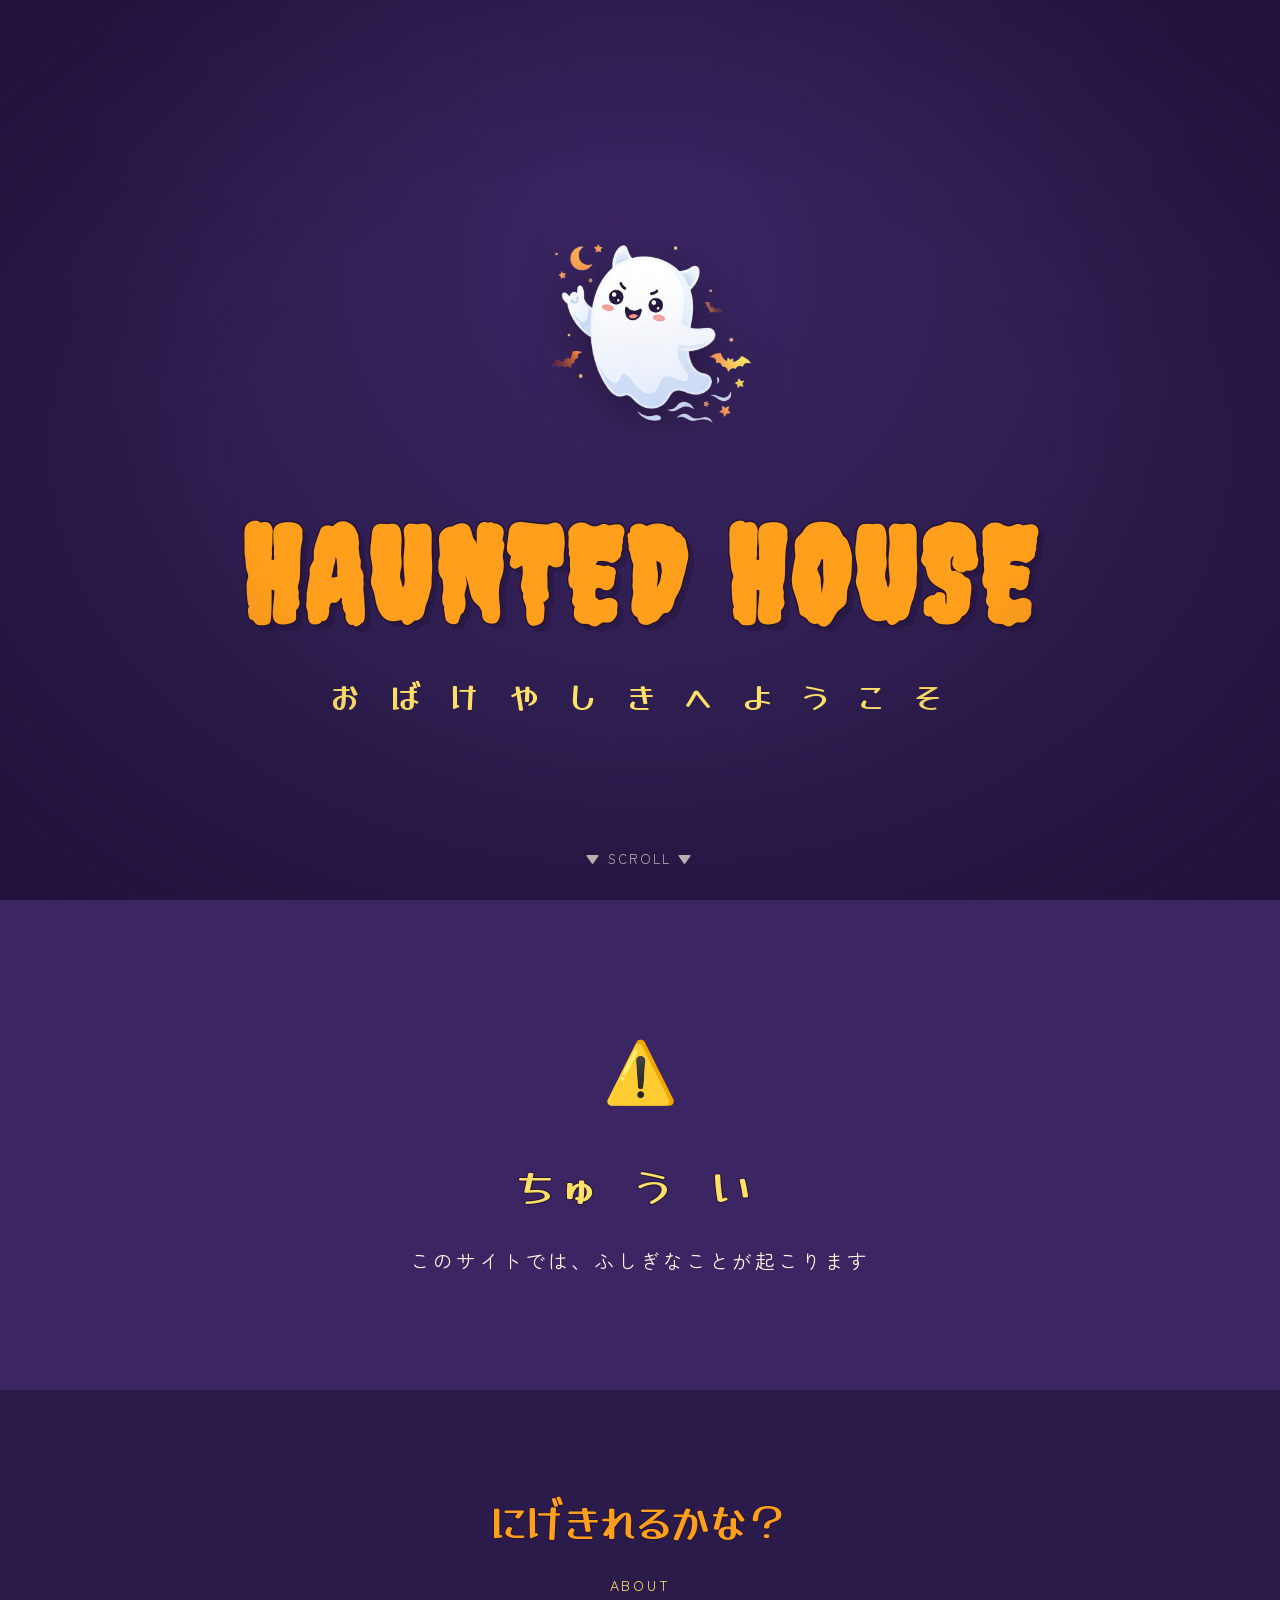
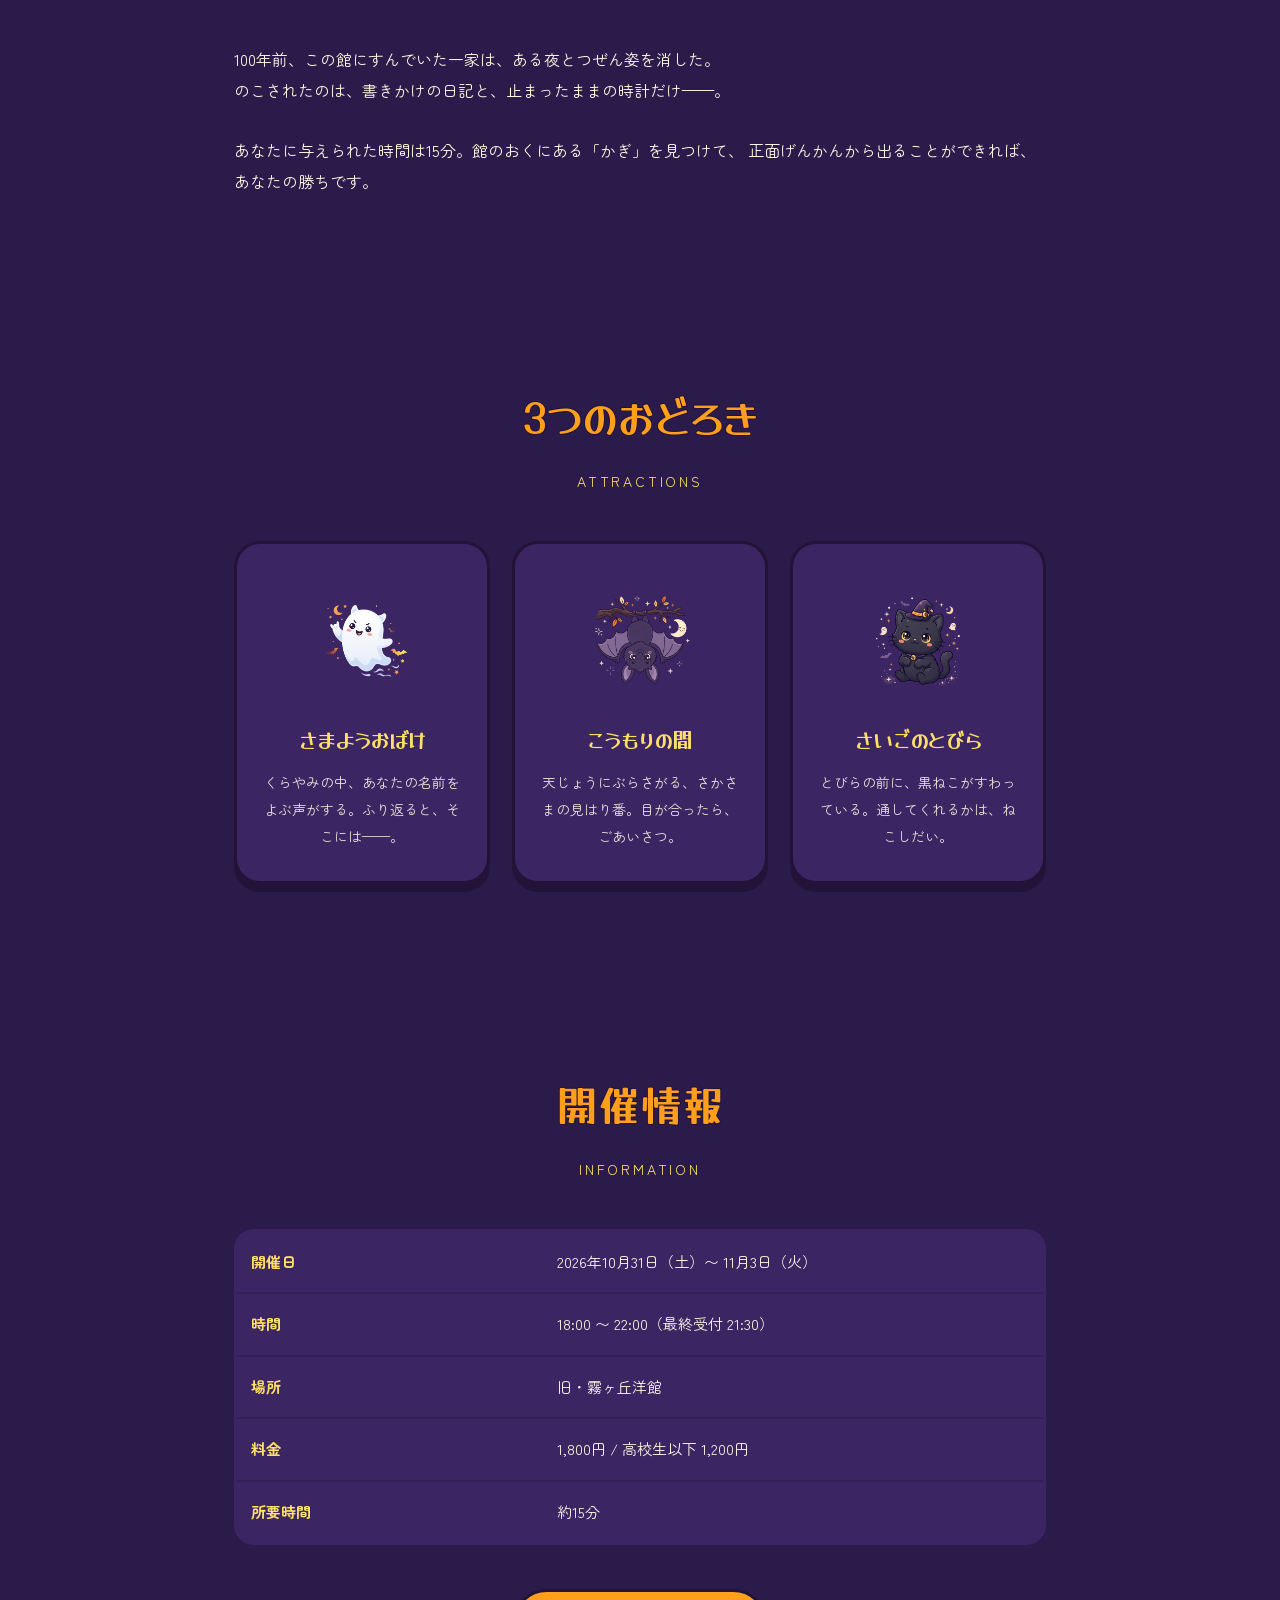
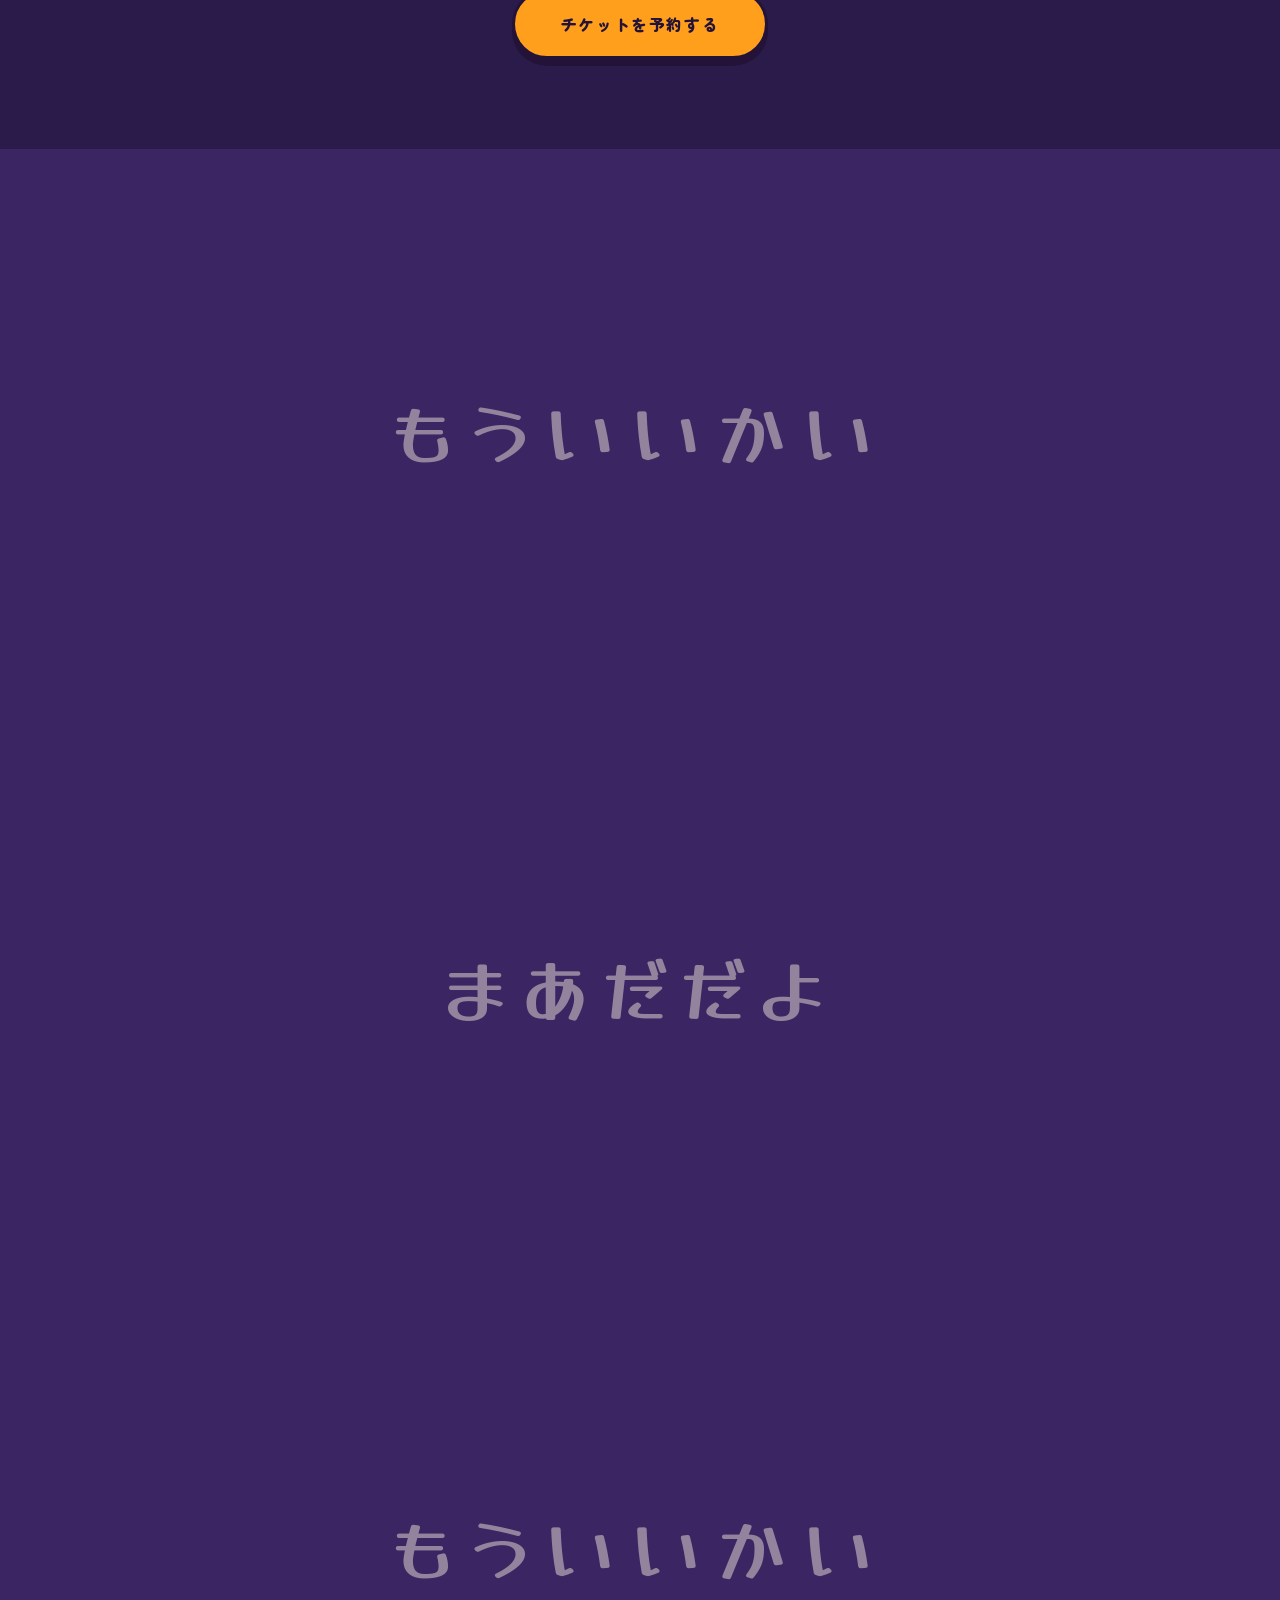
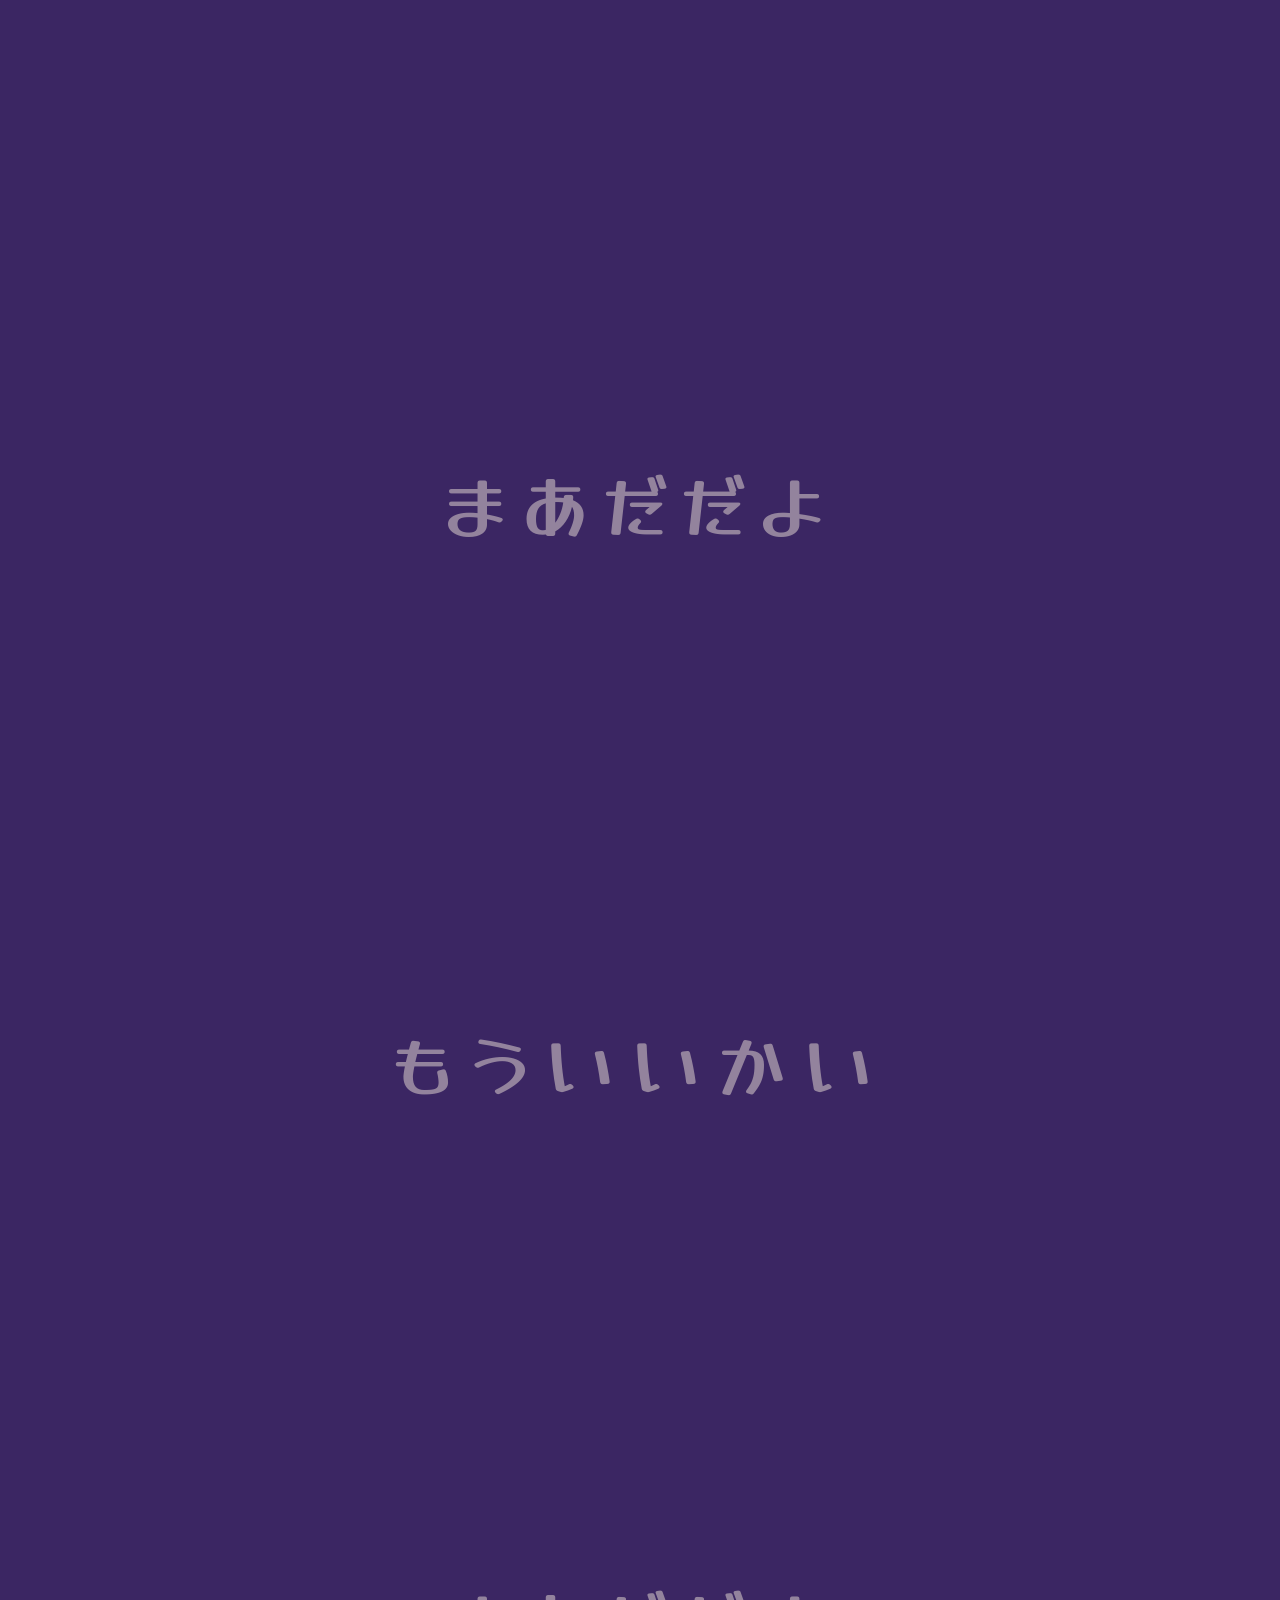
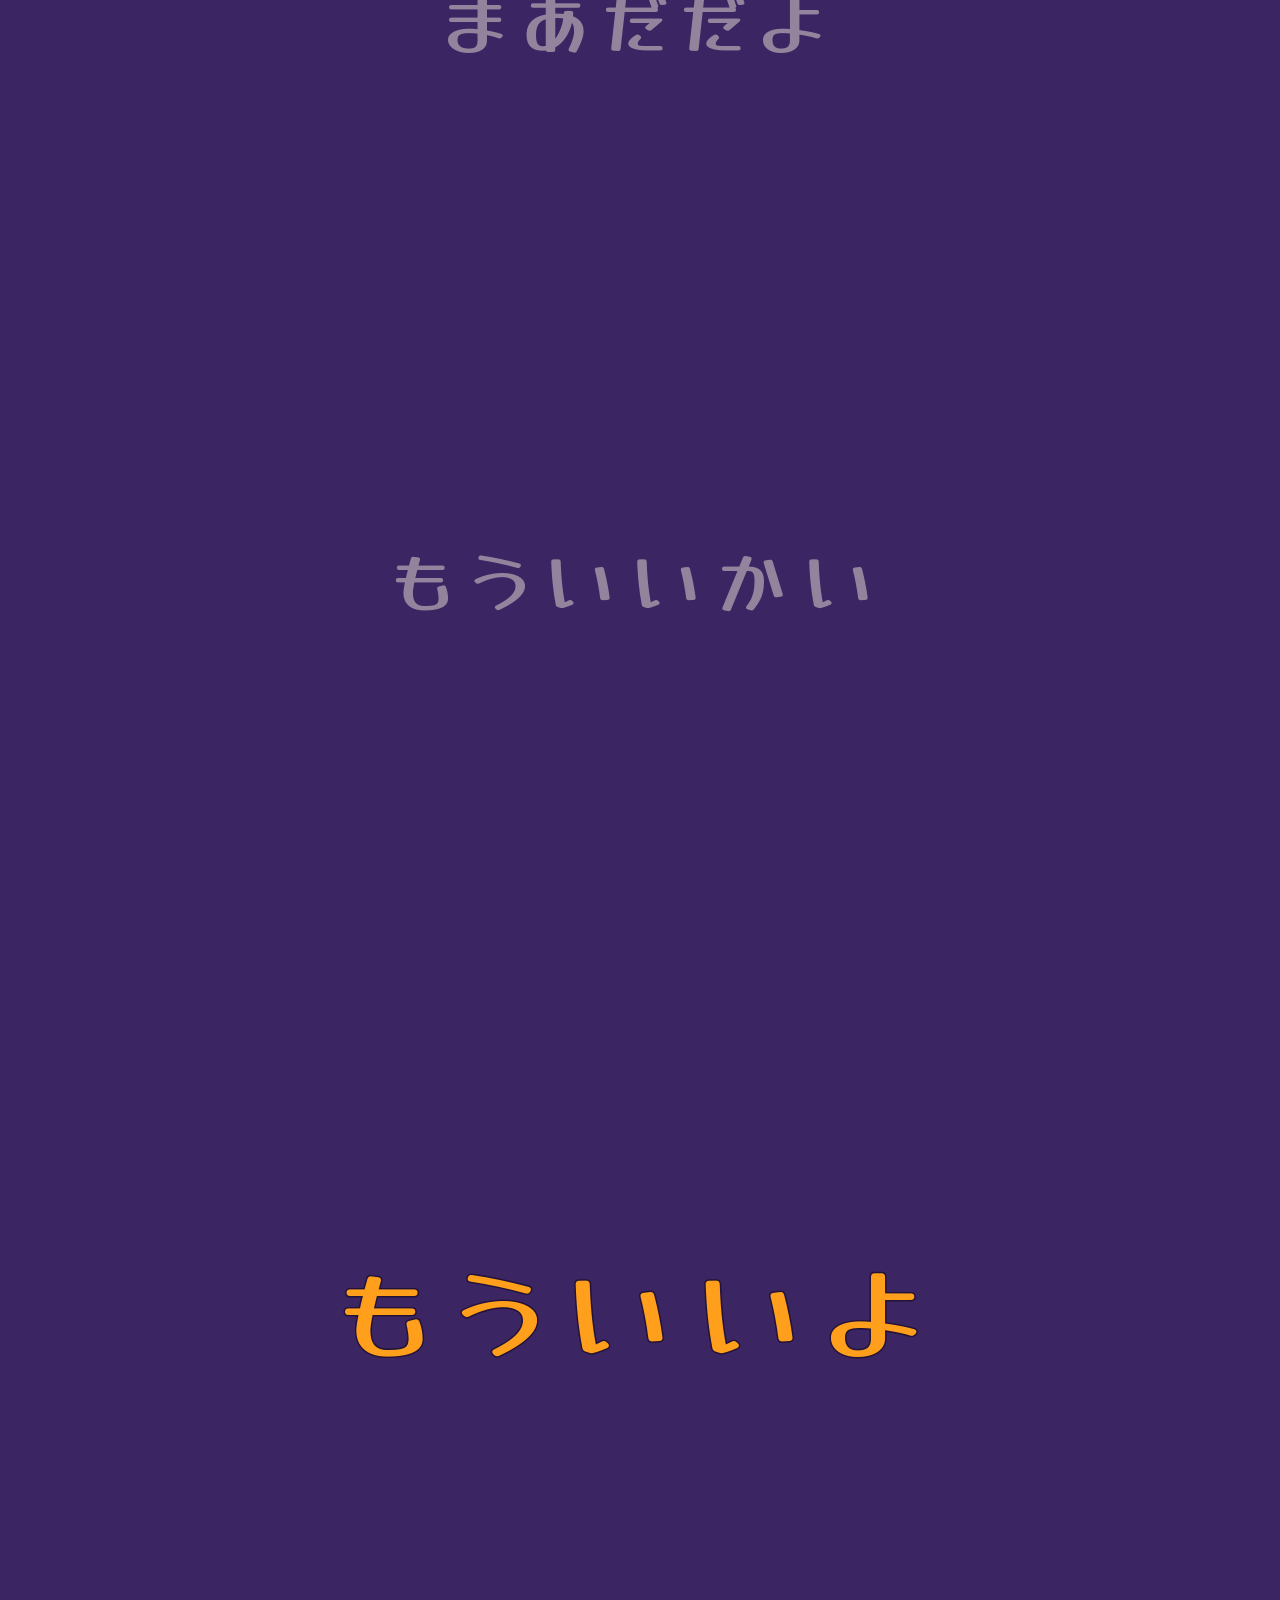
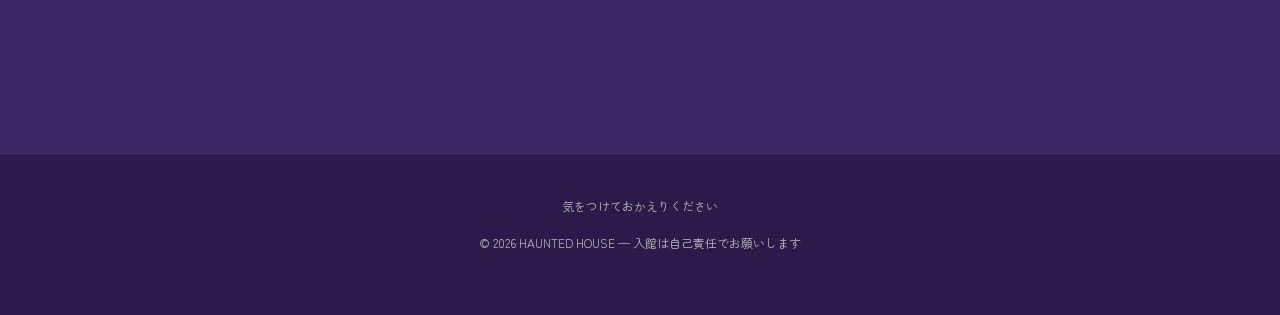
==== index-cartoon.html @ 47c25176 "READMEとHTMLファイルの内容を更新し、画像の使用方法を明確化しました。また、カートゥーンスタイルのHTMLファイルを新規作成しました。" ====
<!DOCTYPE html>
<html lang="ja">

<head>
    <meta charset="UTF-8">
    <meta name="viewport" content="width=device-width, initial-scale=1.0">

    <!-- ============================================================
     ★書きかえ① ブラウザのタブに出る名前
     ============================================================ -->
    <title>おばけやしきへようこそ ─ HAUNTED HOUSE</title>

    <!-- まるっこいフォント：ポップでかわいい空気になる -->
    <link href="https://fonts.googleapis.com/css2?family=Creepster&family=Zen+Maru+Gothic:wght@400;700;900&family=Yusei+Magic&display=swap"
        rel="stylesheet">

    <style>
        /* ==============================================================
   ★書きかえ② いろ（カラーパレット）
   使いたいものだけ残して、あとは前後を  /*  と  */

        /* --- パレットA：よぞら むらさき × オレンジ --- */
        :root {
            --bg: #2b1b4a;
            /* 背景の色（明るくするほどポップになる） */
            --bg2: #3b2663;
            /* 背景の色（うすいほう） */
            --main: #ff9f1c;
            /* メインの色（見出しなど） */
            --accent: #ffe066;
            /* アクセントの色 */
            --text: #fff6e5;
            /* 文字の色 */
        }

        /* --- パレットB：おひさま オレンジ × クリーム ---
        :root {
            --bg: #ff9f1c;
            --bg2: #ffb84d;
            --main: #7b3fa0;
            --accent: #fff6e5;
            --text: #3d2352;
        }
        */

        /* --- パレットC：ミント × ぶどう ---
        :root {
            --bg: #123c3a;
            --bg2: #1b5450;
            --main: #7ce0c0;
            --accent: #ffe066;
            --text: #eafff8;
        }
        */


        /* ==============================================================
   ここから下は「見た目のしくみ」
   さわらなくてOK。よゆうがあれば数字を変えてみよう
   ============================================================== */

        * {
            margin: 0;
            padding: 0;
            box-sizing: border-box;
        }

        body {
            background: var(--bg);
            color: var(--text);
            /* まるいゴシック体にするだけで、絵本みたいな空気になる */
            font-family: "Zen Maru Gothic", sans-serif;
            line-height: 1.9;
            overflow-x: hidden;
        }

        /* 画面の四すみを、ほんのり暗くする（0.4 を大きくするとこわくなる） */
        body::after {
            content: "";
            position: fixed;
            inset: 0;
            pointer-events: none;
            /* クリックのじゃまをしない */
            z-index: 500;
            background: radial-gradient(ellipse at center,
                    transparent 45%, rgba(20, 5, 40, 0.4) 100%);
        }


        /* ========== ①ローディング画面（さいしょの1コマ） ========== */
        #loading {
            position: fixed;
            inset: 0;
            z-index: 9999;
            background: var(--bg2);
            display: flex;
            flex-direction: column;
            justify-content: center;
            align-items: center;
            gap: 18px;
            /* 3.2秒かけて、ゆっくり消える */
            animation: loadingOut 1s ease 3.2s forwards;
        }

        /* 画像は「幅」だけ決めれば、高さは自動でついてくる */
        #loading .lamp {
            width: clamp(120px, 32vw, 180px);
            height: auto;
            /* ぴょんぴょん はねる */
            animation: bounce 0.9s ease-in-out infinite;
        }

        #loading p {
            color: var(--accent);
            font-size: 13px;
            letter-spacing: 0.4em;
        }

        @keyframes loadingOut {
            to {
                opacity: 0;
                visibility: hidden;
            }
        }

        /* はずむ動き（カートゥーンの基本！） */
        @keyframes bounce {

            0%,
            100% {
                transform: translateY(0) scale(1, 1);
            }

            50% {
                transform: translateY(-22px) scale(0.96, 1.04);
            }
        }


        /* ========== ヒーロー（いちばん上の大きい場所） ========== */
        .hero {
            min-height: 100vh;
            display: flex;
            flex-direction: column;
            justify-content: center;
            align-items: center;
            text-align: center;
            padding: 24px;
            position: relative;
            background:
                radial-gradient(ellipse at 50% 30%, var(--bg2), transparent 65%),
                var(--bg);
        }

        .hero h1 {
            font-family: "Creepster", cursive;
            font-size: clamp(48px, 12vw, 130px);
            color: var(--main);
            letter-spacing: 0.04em;
            line-height: 1.1;
            /* 文字のふちどり。マンガっぽさが出る */
            -webkit-text-stroke: 3px #241338;
            paint-order: stroke fill;
            text-shadow: 6px 6px 0 rgba(36, 19, 56, 0.45);
            animation: wobble 3s ease-in-out infinite;
        }

        /* ゆらゆら かたむく動き */
        @keyframes wobble {

            0%,
            100% {
                transform: rotate(-2deg);
            }

            50% {
                transform: rotate(2deg);
            }
        }

        .hero .sub {
            margin-top: 18px;
            /* 手書き風フォント。ポップさが出る */
            font-family: "Yusei Magic", sans-serif;
            font-size: clamp(20px, 5vw, 32px);
            letter-spacing: 0.3em;
            color: var(--accent);
        }

        .hero .emoji {
            width: clamp(160px, 40vw, 320px);
            height: auto;
            margin-bottom: 10px;
            /* 画像のまわりをぼんやり光らせる */
            filter: drop-shadow(0 10px 24px rgba(0, 0, 0, 0.35));
            animation: float 3s ease-in-out infinite;
        }

        @keyframes float {

            0%,
            100% {
                transform: translateY(0);
            }

            50% {
                transform: translateY(-18px);
            }
        }

        .scroll-hint {
            position: absolute;
            bottom: 28px;
            font-size: 13px;
            letter-spacing: 0.2em;
            opacity: 0.8;
            animation: float 2s ease-in-out infinite;
        }


        /* ========== ②警告セクション ========== */
        .warning {
            background: var(--bg2);
            text-align: center;
            padding: 110px 24px;
        }

        .warning .mark {
            font-size: 60px;
            display: block;
            margin-bottom: 20px;
            animation: bounce 1.4s ease-in-out infinite;
        }

        .warning h2 {
            /* まるい文字＋ふちどりで、「こわいけど楽しい」看板になる */
            font-family: "Yusei Magic", sans-serif;
            color: var(--accent);
            letter-spacing: 0.3em;
            margin-bottom: 18px;
            -webkit-text-stroke: 2px #241338;
            paint-order: stroke fill;
        }

        .warning p {
            font-size: clamp(15px, 4vw, 20px);
            letter-spacing: 0.15em;
            opacity: 0.9;
        }


        /* ========== 中身のセクション ========== */
        section {
            max-width: 860px;
            margin: 0 auto;
            padding: 90px 24px;
        }

        h2 {
            /* 見出しは手書き風＋ふちどり */
            font-family: "Yusei Magic", sans-serif;
            font-weight: 400;
            font-size: clamp(26px, 6vw, 42px);
            color: var(--main);
            text-align: center;
            margin-bottom: 12px;
            -webkit-text-stroke: 2px #241338;
            paint-order: stroke fill;
        }

        h2+.lead {
            text-align: center;
            color: var(--accent);
            font-size: 14px;
            letter-spacing: 0.2em;
            margin-bottom: 46px;
        }


        /* ========== 3つならぶカード ========== */
        .cards {
            display: grid;
            grid-template-columns: repeat(auto-fit, minmax(230px, 1fr));
            gap: 22px;
        }

        .card {
            background: var(--bg2);
            /* ふとい線でかこむと、シールみたいになる */
            border: 3px solid #241338;
            border-radius: 26px;
            padding: 32px 24px;
            text-align: center;
            box-shadow: 0 8px 0 #241338;
            transition: transform 0.25s, box-shadow 0.25s;
        }

        /* マウスを乗せると、ぴょこんと浮きあがる */
        .card:hover {
            transform: translateY(-10px) rotate(-1.5deg);
            box-shadow: 0 18px 0 #241338;
        }

        .card .icon {
            display: block;
            width: 130px;
            height: 130px;
            /* 正方形のわくに、画像をはみ出さずに収める */
            object-fit: contain;
            margin: 0 auto 14px;
        }

        .card:hover .icon {
            animation: bounce 0.9s ease-in-out infinite;
        }

        .card h3 {
            font-family: "Yusei Magic", sans-serif;
            font-weight: 400;
            color: var(--accent);
            font-size: 21px;
            margin-bottom: 10px;
        }

        .card p {
            font-size: 14px;
            opacity: 0.9;
        }


        /* ========== 料金・じかん の表 ========== */
        table {
            width: 100%;
            border-collapse: collapse;
            font-size: 15px;
            background: var(--bg2);
            border: 3px solid #241338;
            border-radius: 20px;
            /* まるいかどから、はみ出さないようにする */
            overflow: hidden;
        }

        th,
        td {
            padding: 16px 14px;
            border-bottom: 2px solid rgba(36, 19, 56, 0.35);
            text-align: left;
        }

        th {
            color: var(--accent);
            width: 38%;
        }


        /* ========== ボタン ========== */
        .btn-wrap {
            text-align: center;
            margin-top: 44px;
        }

        .btn {
            display: inline-block;
            background: var(--main);
            color: #241338;
            font-weight: 900;
            padding: 17px 46px;
            border: 3px solid #241338;
            border-radius: 999px;
            text-decoration: none;
            letter-spacing: 0.1em;
            box-shadow: 0 7px 0 #241338;
            transition: transform 0.15s, box-shadow 0.15s;
        }

        /* おすと、ボタンが沈む */
        .btn:active {
            transform: translateY(7px);
            box-shadow: 0 0 0 #241338;
        }

        .btn:hover {
            transform: translateY(-3px);
            box-shadow: 0 10px 0 #241338;
        }


        /* ========== ③かくれんぼ（くりかえしの演出） ========== */
        .kakurenbo {
            background: var(--bg2);
            padding: 0;
            max-width: none;
        }

        .kakurenbo .line {
            min-height: 62vh;
            display: flex;
            justify-content: center;
            align-items: center;
            /* 手書き風フォント。子どもの声みたいに見える */
            font-family: "Yusei Magic", sans-serif;
            font-size: clamp(30px, 9vw, 74px);
            font-weight: 400;
            letter-spacing: 0.2em;
            color: rgba(255, 246, 229, 0.45);
        }

        /* さいごの1行だけ、大きく明るく */
        .kakurenbo .line.last {
            color: var(--main);
            min-height: 100vh;
            font-size: clamp(38px, 13vw, 110px);
            -webkit-text-stroke: 3px #241338;
            paint-order: stroke fill;
        }


        /* ========== ④スクロールでふわっと出る ========== */
        .reveal {
            opacity: 0;
            transform: translateY(40px);
            transition: opacity 0.8s ease, transform 0.8s cubic-bezier(0.34, 1.56, 0.64, 1);
        }

        .reveal.show {
            opacity: 1;
            transform: translateY(0);
        }


        /* ========== いちばん下 ========== */
        footer {
            text-align: center;
            padding: 40px 24px 60px;
            font-size: 12px;
            opacity: 0.7;
        }

        /* スマホで見たとき */
        @media (max-width: 600px) {
            section {
                padding: 64px 20px;
            }
        }
    </style>
</head>

<body>




    <!-- ==============================================================
     ★書きかえ④ タイトルとキャッチコピー
     ============================================================== -->
    <div class="hero">
        <img class="emoji" src="img/tyoikowa/White_ghost_floating_playful.png" alt="ういているおばけ">
        <!-- 本気でこわくしたい人は、上の行を消して↓を使う
        <img class="emoji" src="img/gekikowa/Pale_ghost_with_hollow.png" alt="ういているおばけ">
        -->
        <h1>HAUNTED HOUSE</h1>
        <p class="sub">お ば け や し き へ よ う こ そ</p>
        <p class="scroll-hint">▼ SCROLL ▼</p>
    </div>


    <!-- ==============================================================
     ★書きかえ⑤ 警告（さきに予告して、わくわくさせる）
     ============================================================== -->
    <div class="warning">
        <span class="mark">⚠️</span>
        <h2 class="reveal">ちゅ う い</h2>
        <p class="reveal">このサイトでは、ふしぎなことが起こります</p>
    </div>


    <!-- ==============================================================
     ★書きかえ⑥ お化け屋敷の紹介文
     ============================================================== -->
    <section>
        <h2 class="reveal">にげきれるかな？</h2>
        <p class="lead reveal">ABOUT</p>
        <p class="reveal">
            100年前、この館にすんでいた一家は、ある夜とつぜん姿を消した。<br>
            のこされたのは、書きかけの日記と、止まったままの時計だけ——。<br><br>
            あなたに与えられた時間は15分。館のおくにある「かぎ」を見つけて、
            正面げんかんから出ることができれば、あなたの勝ちです。
        </p>
    </section>


    <!-- ==============================================================
     ★書きかえ⑦ 見どころ3つ
     画像は img フォルダの中から選べます
       img/tyoikowa/… ＝ ちょいこわ（イラストでかわいい）
       img/gekikowa/… ＝ げきこわ（写真みたいで本気でこわい）
     src="…" の中のファイル名を書きかえると、絵が変わります
     ============================================================== -->
    <section>
        <h2 class="reveal">3つのおどろき</h2>
        <p class="lead reveal">ATTRACTIONS</p>

        <div class="cards">

            <div class="card reveal">
                <img class="icon" src="img/tyoikowa/White_ghost_floating_playful.png" alt="おばけ">
                <!-- げきこわ版： img/gekikowa/Pale_ghost_with_hollow.png -->
                <h3>さまようおばけ</h3>
                <p>くらやみの中、あなたの名前をよぶ声がする。ふり返ると、そこには——。</p>
            </div>

            <div class="card reveal">
                <img class="icon" src="img/tyoikowa/Bat_hanging.png" alt="こうもり">
                <!-- げきこわ版： img/gekikowa/Swarm_of_bats_flying.png -->
                <h3>こうもりの間</h3>
                <p>天じょうにぶらさがる、さかさまの見はり番。目が合ったら、ごあいさつ。</p>
            </div>

            <div class="card reveal">
                <img class="icon" src="img/tyoikowa/Black_cat_wearing.png" alt="くろねこ">
                <!-- げきこわ版： img/gekikowa/Menacing_black_cat.png -->
                <h3>さいごのとびら</h3>
                <p>とびらの前に、黒ねこがすわっている。通してくれるかは、ねこしだい。</p>
            </div>

        </div>
    </section>


    <!-- ==============================================================
     ★書きかえ⑧ 開催の情報
     ============================================================== -->
    <section>
        <h2 class="reveal">開催情報</h2>
        <p class="lead reveal">INFORMATION</p>

        <table class="reveal">
            <tr>
                <th>開催日</th>
                <td>2026年10月31日（土）〜 11月3日（火）</td>
            </tr>
            <tr>
                <th>時間</th>
                <td>18:00 〜 22:00（最終受付 21:30）</td>
            </tr>
            <tr>
                <th>場所</th>
                <td>旧・霧ヶ丘洋館</td>
            </tr>
            <tr>
                <th>料金</th>
                <td>1,800円 / 高校生以下 1,200円</td>
            </tr>
            <tr>
                <th>所要時間</th>
                <td>約15分</td>
            </tr>
        </table>

        <div class="btn-wrap reveal">
            <a href="#" class="btn">チケットを予約する</a>
        </div>
    </section>


    <!-- ==============================================================
     ★書きかえ⑨ かくれんぼ
     ★★ここがこのサイトのいちばんの見せ場★★
     おなじ言葉をくりかえして、さいごの1つだけ変えるのがコツ。
     行をコピペしてふやすと、もっとドキドキする
     ============================================================== -->
    <div class="kakurenbo">
        <div class="line reveal">もういいかい</div>
        <div class="line reveal">まあだだよ</div>
        <div class="line reveal">もういいかい</div>
        <div class="line reveal">まあだだよ</div>
        <div class="line reveal">もういいかい</div>
        <div class="line reveal">まあだだよ</div>
        <div class="line reveal">もういいかい</div>

        <!-- ↓ここだけ言葉が変わる -->
        <div class="line last reveal">もういいよ</div>
    </div>


    <!-- ★書きかえ⑩ いちばん下 -->
    <footer>
        <p class="reveal">気をつけておかえりください</p>
        <p style="margin-top:14px;">© 2026 HAUNTED HOUSE ─ 入館は自己責任でお願いします</p>
    </footer>


    <script>
        /* スクロールして画面に入ったら、ふわっと出すしくみ */
        const io = new IntersectionObserver((entries) => {
            entries.forEach((entry) => {
                if (entry.isIntersecting) {
                    entry.target.classList.add('show');
                    io.unobserve(entry.target);
                }
            });
        }, { threshold: 0.2 });

        document.querySelectorAll('.reveal').forEach((el) => io.observe(el));
    </script>

</body>

</html>
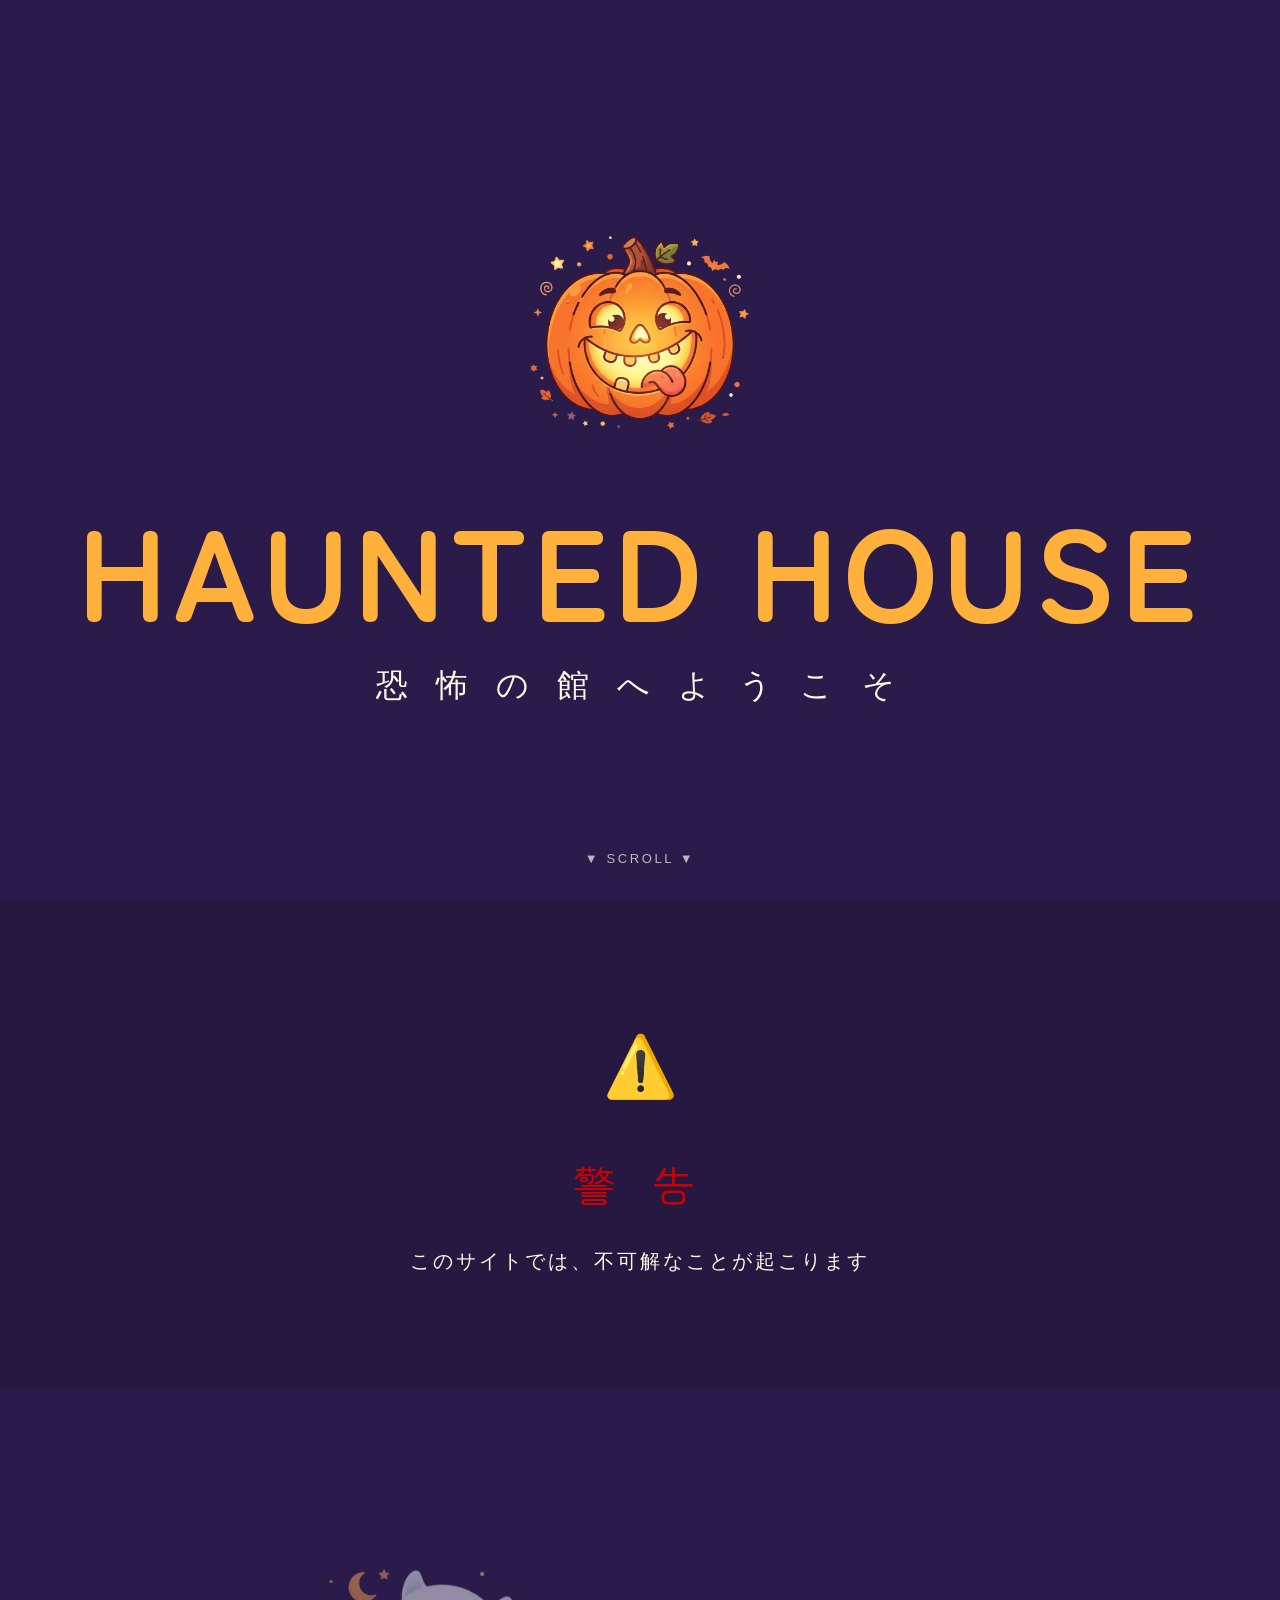
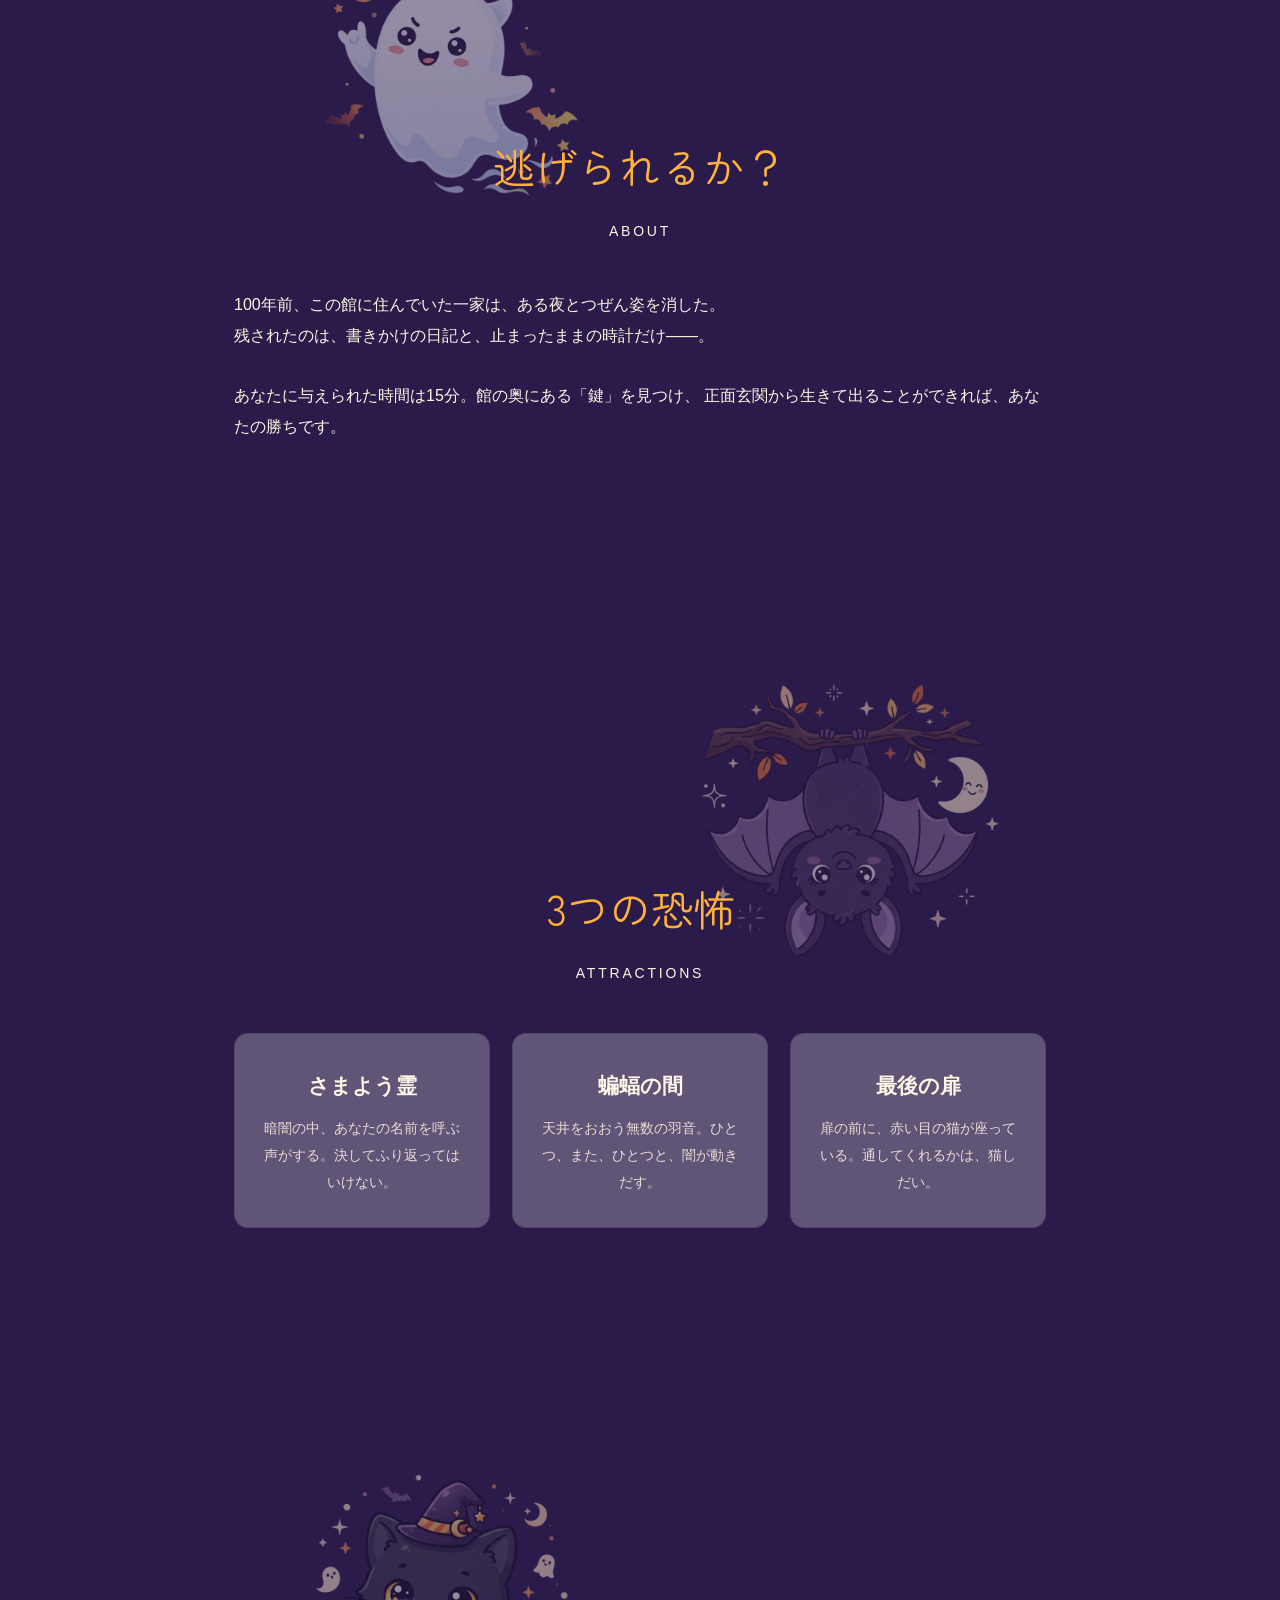
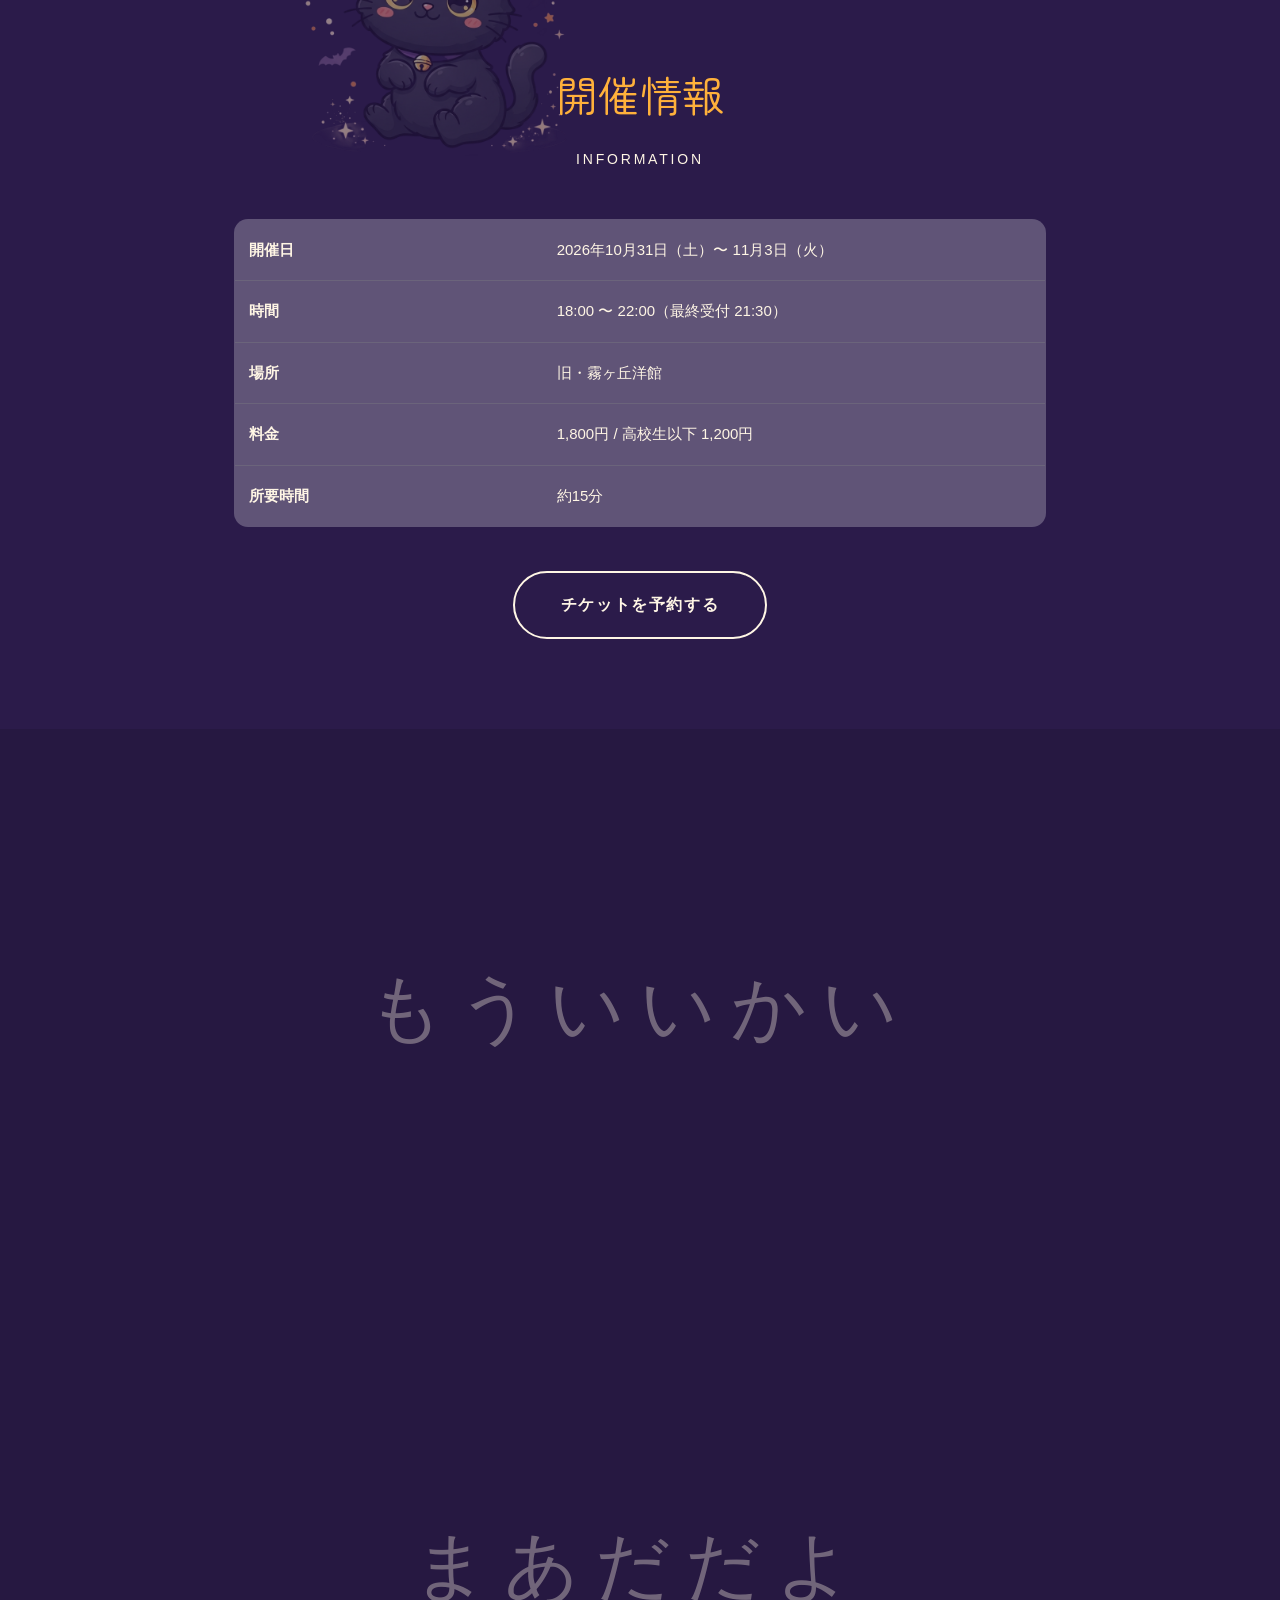
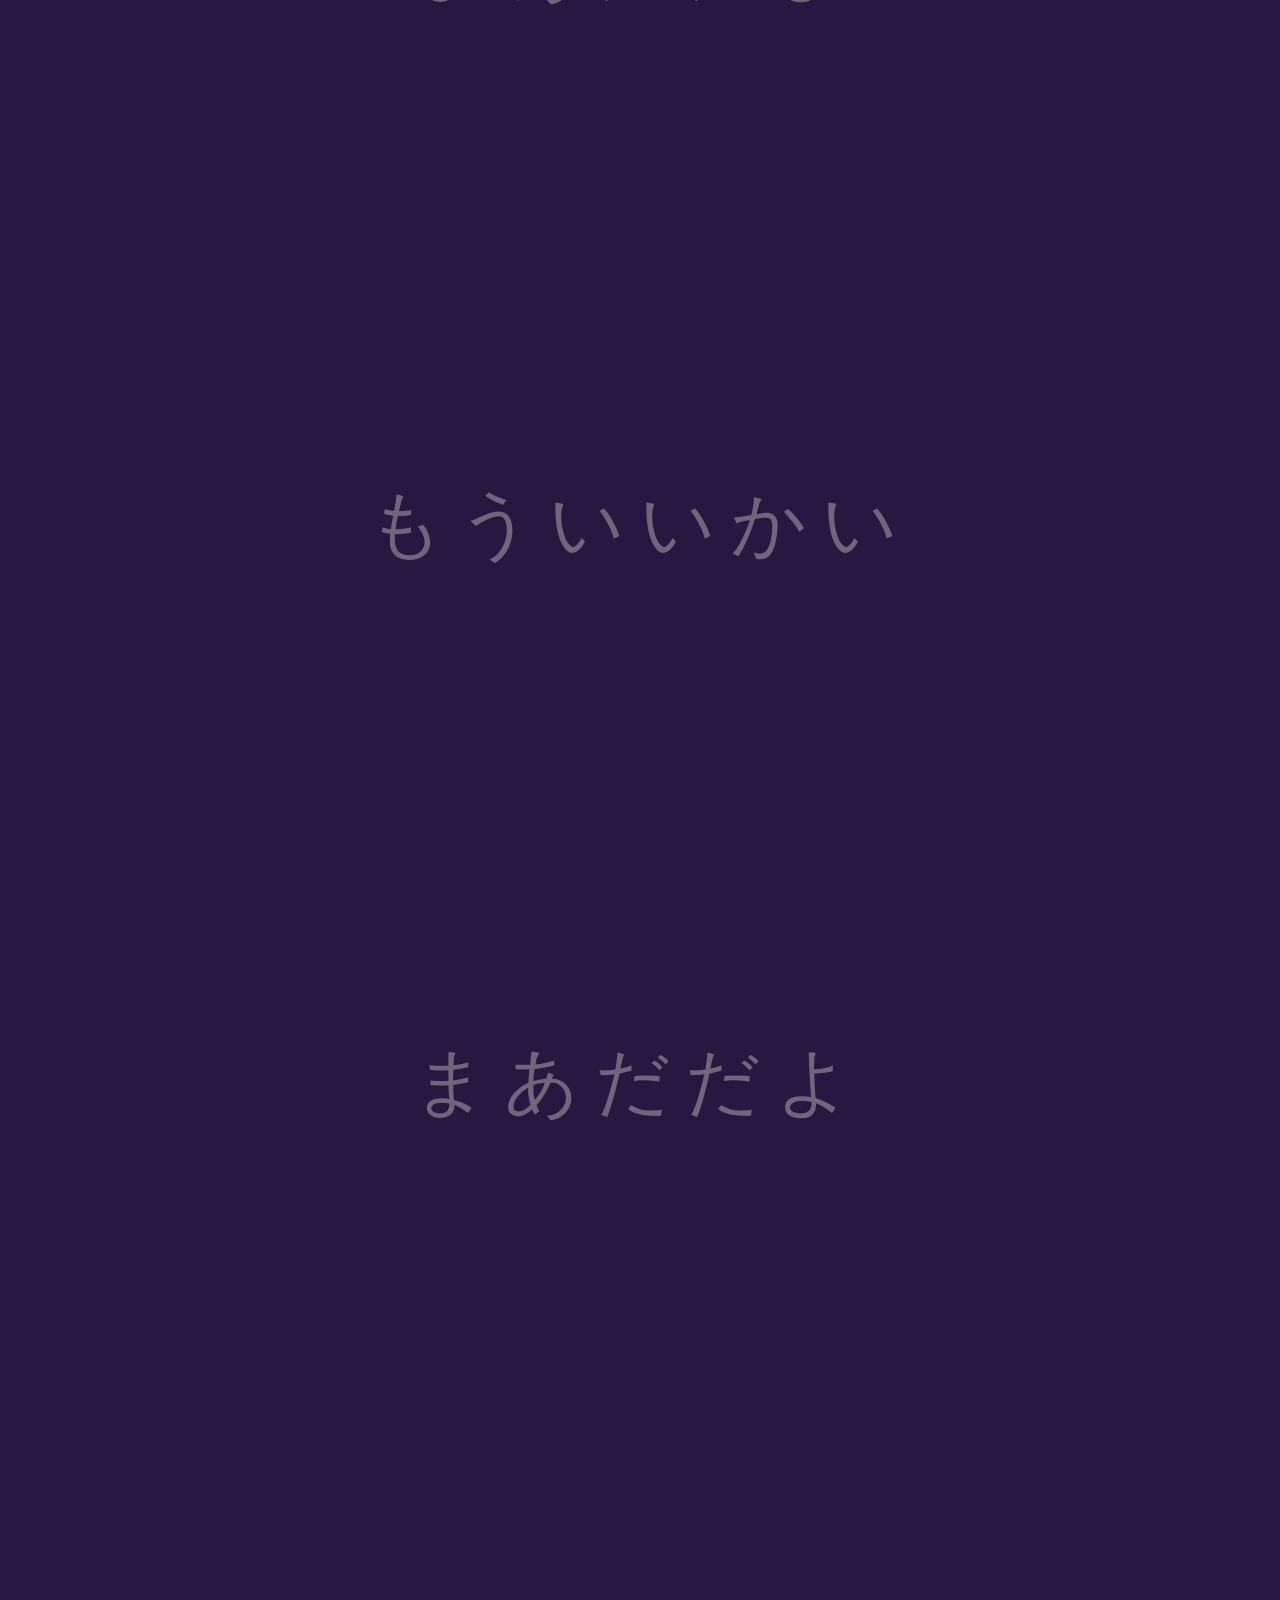
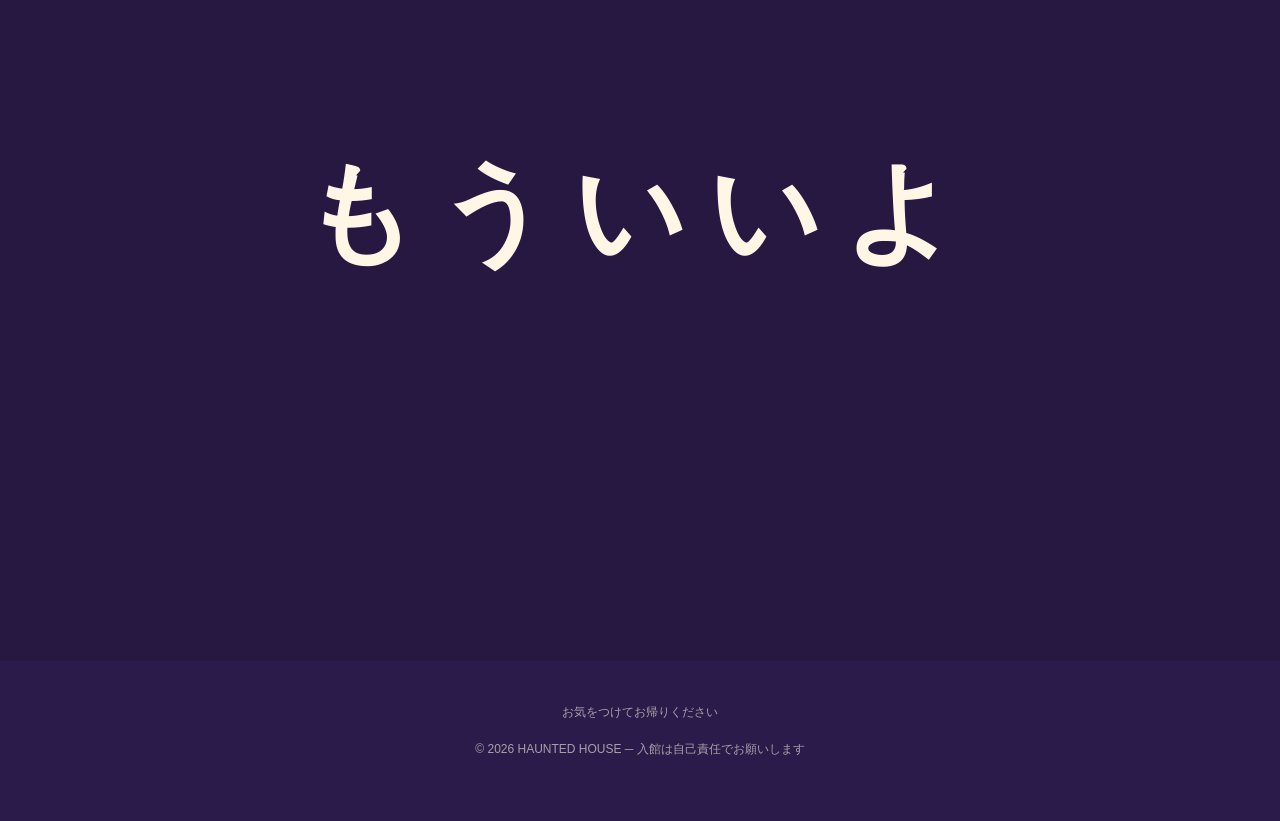
==== commit ef431a21: "Refactor HTML structure and styles for haunted house theme; updated titles, fonts, and animations fo" ====
--- a/index-cartoon.html
+++ b/index-cartoon.html
@@ -5,532 +5,104 @@
     <meta charset="UTF-8">
     <meta name="viewport" content="width=device-width, initial-scale=1.0">
 
-    <!-- ============================================================
-     ★書きかえ① ブラウザのタブに出る名前
-     ============================================================ -->
-    <title>おばけやしきへようこそ ─ HAUNTED HOUSE</title>
+    <title>恐怖の館 ─ HAUNTED HOUSE</title>
 
-    <!-- まるっこいフォント：ポップでかわいい空気になる -->
-    <link href="https://fonts.googleapis.com/css2?family=Creepster&family=Zen+Maru+Gothic:wght@400;700;900&family=Yusei+Magic&display=swap"
+    <!-- フォントと、見た目のしくみ（shikumi.css）を読みこむ。さわらなくてOK -->
+    <link
+        href="https://fonts.googleapis.com/css2?family=Creepster&family=Shippori+Mincho+B1:wght@400;700;800&family=Yuji+Boku&family=Zen+Maru+Gothic:wght@400;700;900&family=Yusei+Magic&display=swap"
         rel="stylesheet">
+    <link href="shikumi.css" rel="stylesheet">
 
     <style>
-        /* ==============================================================
-   ★書きかえ② いろ（カラーパレット）
-   使いたいものだけ残して、あとは前後を  /*  と  */
+        /* 完成見本：カートゥーン（index-start.html の★①〜⑤を選んだだけ） */
 
-        /* --- パレットA：よぞら むらさき × オレンジ --- */
-        :root {
-            --bg: #2b1b4a;
-            /* 背景の色（明るくするほどポップになる） */
-            --bg2: #3b2663;
-            /* 背景の色（うすいほう） */
-            --main: #ff9f1c;
-            /* メインの色（見出しなど） */
-            --accent: #ffe066;
-            /* アクセントの色 */
-            --text: #fff6e5;
-            /* 文字の色 */
+        /* ★①② 背景色・文字色 */
+        body {
+            background-color: #2b1b4a; /* ★① よぞらの むらさき */
+            color: #fff6e5;            /* ★② クリーム */
         }
 
-        /* --- パレットB：おひさま オレンジ × クリーム ---
-        :root {
-            --bg: #ff9f1c;
-            --bg2: #ffb84d;
-            --main: #7b3fa0;
-            --accent: #fff6e5;
-            --text: #3d2352;
-        }
-        */
-
-        /* --- パレットC：ミント × ぶどう ---
-        :root {
-            --bg: #123c3a;
-            --bg2: #1b5450;
-            --main: #7ce0c0;
-            --accent: #ffe066;
-            --text: #eafff8;
-        }
-        */
-
-
-        /* ==============================================================
-   ここから下は「見た目のしくみ」
-   さわらなくてOK。よゆうがあれば数字を変えてみよう
-   ============================================================== */
-
-        * {
-            margin: 0;
-            padding: 0;
-            box-sizing: border-box;
+        /* ★③ 見出し */
+        h1,
+        h2 {
+            color: #ffb13b;                        /* あかるい オレンジ */
+            font-family: "Zen Maru Gothic", sans-serif; /* まるい文字 */
         }
 
-        body {
-            background: var(--bg);
-            color: var(--text);
-            /* まるいゴシック体にするだけで、絵本みたいな空気になる */
-            font-family: "Zen Maru Gothic", sans-serif;
-            line-height: 1.9;
-            overflow-x: hidden;
-        }
-
-        /* 画面の四すみを、ほんのり暗くする（0.4 を大きくするとこわくなる） */
-        body::after {
-            content: "";
-            position: fixed;
-            inset: 0;
-            pointer-events: none;
-            /* クリックのじゃまをしない */
-            z-index: 500;
-            background: radial-gradient(ellipse at center,
-                    transparent 45%, rgba(20, 5, 40, 0.4) 100%);
-        }
-
-
-        /* ========== ①ローディング画面（さいしょの1コマ） ========== */
-        #loading {
-            position: fixed;
-            inset: 0;
-            z-index: 9999;
-            background: var(--bg2);
-            display: flex;
-            flex-direction: column;
-            justify-content: center;
-            align-items: center;
-            gap: 18px;
-            /* 3.2秒かけて、ゆっくり消える */
-            animation: loadingOut 1s ease 3.2s forwards;
-        }
-
-        /* 画像は「幅」だけ決めれば、高さは自動でついてくる */
-        #loading .lamp {
-            width: clamp(120px, 32vw, 180px);
-            height: auto;
-            /* ぴょんぴょん はねる */
-            animation: bounce 0.9s ease-in-out infinite;
-        }
-
-        #loading p {
-            color: var(--accent);
-            font-size: 13px;
-            letter-spacing: 0.4em;
-        }
-
-        @keyframes loadingOut {
-            to {
-                opacity: 0;
-                visibility: hidden;
-            }
-        }
-
-        /* はずむ動き（カートゥーンの基本！） */
-        @keyframes bounce {
-
-            0%,
-            100% {
-                transform: translateY(0) scale(1, 1);
-            }
-
-            50% {
-                transform: translateY(-22px) scale(0.96, 1.04);
-            }
-        }
-
-
-        /* ========== ヒーロー（いちばん上の大きい場所） ========== */
-        .hero {
-            min-height: 100vh;
-            display: flex;
-            flex-direction: column;
-            justify-content: center;
-            align-items: center;
-            text-align: center;
-            padding: 24px;
-            position: relative;
-            background:
-                radial-gradient(ellipse at 50% 30%, var(--bg2), transparent 65%),
-                var(--bg);
-        }
-
-        .hero h1 {
-            font-family: "Creepster", cursive;
-            font-size: clamp(48px, 12vw, 130px);
-            color: var(--main);
-            letter-spacing: 0.04em;
-            line-height: 1.1;
-            /* 文字のふちどり。マンガっぽさが出る */
-            -webkit-text-stroke: 3px #241338;
-            paint-order: stroke fill;
-            text-shadow: 6px 6px 0 rgba(36, 19, 56, 0.45);
-            animation: wobble 3s ease-in-out infinite;
-        }
-
-        /* ゆらゆら かたむく動き */
-        @keyframes wobble {
-
-            0%,
-            100% {
-                transform: rotate(-2deg);
-            }
-
-            50% {
-                transform: rotate(2deg);
-            }
-        }
-
-        .hero .sub {
-            margin-top: 18px;
-            /* 手書き風フォント。ポップさが出る */
-            font-family: "Yusei Magic", sans-serif;
-            font-size: clamp(20px, 5vw, 32px);
-            letter-spacing: 0.3em;
-            color: var(--accent);
-        }
-
-        .hero .emoji {
-            width: clamp(160px, 40vw, 320px);
-            height: auto;
-            margin-bottom: 10px;
-            /* 画像のまわりをぼんやり光らせる */
-            filter: drop-shadow(0 10px 24px rgba(0, 0, 0, 0.35));
-            animation: float 3s ease-in-out infinite;
-        }
-
-        @keyframes float {
-
-            0%,
-            100% {
-                transform: translateY(0);
-            }
-
-            50% {
-                transform: translateY(-18px);
-            }
-        }
-
-        .scroll-hint {
-            position: absolute;
-            bottom: 28px;
-            font-size: 13px;
-            letter-spacing: 0.2em;
-            opacity: 0.8;
-            animation: float 2s ease-in-out infinite;
-        }
-
-
-        /* ========== ②警告セクション ========== */
-        .warning {
-            background: var(--bg2);
-            text-align: center;
-            padding: 110px 24px;
-        }
-
-        .warning .mark {
-            font-size: 60px;
-            display: block;
-            margin-bottom: 20px;
-            animation: bounce 1.4s ease-in-out infinite;
-        }
-
-        .warning h2 {
-            /* まるい文字＋ふちどりで、「こわいけど楽しい」看板になる */
-            font-family: "Yusei Magic", sans-serif;
-            color: var(--accent);
-            letter-spacing: 0.3em;
-            margin-bottom: 18px;
-            -webkit-text-stroke: 2px #241338;
-            paint-order: stroke fill;
-        }
-
-        .warning p {
-            font-size: clamp(15px, 4vw, 20px);
-            letter-spacing: 0.15em;
-            opacity: 0.9;
-        }
-
-
-        /* ========== 中身のセクション ========== */
-        section {
-            max-width: 860px;
-            margin: 0 auto;
-            padding: 90px 24px;
-        }
-
-        h2 {
-            /* 見出しは手書き風＋ふちどり */
-            font-family: "Yusei Magic", sans-serif;
-            font-weight: 400;
-            font-size: clamp(26px, 6vw, 42px);
-            color: var(--main);
-            text-align: center;
-            margin-bottom: 12px;
-            -webkit-text-stroke: 2px #241338;
-            paint-order: stroke fill;
-        }
-
-        h2+.lead {
-            text-align: center;
-            color: var(--accent);
-            font-size: 14px;
-            letter-spacing: 0.2em;
-            margin-bottom: 46px;
-        }
-
-
-        /* ========== 3つならぶカード ========== */
-        .cards {
-            display: grid;
-            grid-template-columns: repeat(auto-fit, minmax(230px, 1fr));
-            gap: 22px;
-        }
-
-        .card {
-            background: var(--bg2);
-            /* ふとい線でかこむと、シールみたいになる */
-            border: 3px solid #241338;
-            border-radius: 26px;
-            padding: 32px 24px;
-            text-align: center;
-            box-shadow: 0 8px 0 #241338;
-            transition: transform 0.25s, box-shadow 0.25s;
-        }
-
-        /* マウスを乗せると、ぴょこんと浮きあがる */
-        .card:hover {
-            transform: translateY(-10px) rotate(-1.5deg);
-            box-shadow: 0 18px 0 #241338;
-        }
-
-        .card .icon {
-            display: block;
-            width: 130px;
-            height: 130px;
-            /* 正方形のわくに、画像をはみ出さずに収める */
-            object-fit: contain;
-            margin: 0 auto 14px;
-        }
-
-        .card:hover .icon {
-            animation: bounce 0.9s ease-in-out infinite;
-        }
-
-        .card h3 {
-            font-family: "Yusei Magic", sans-serif;
-            font-weight: 400;
-            color: var(--accent);
-            font-size: 21px;
-            margin-bottom: 10px;
-        }
-
-        .card p {
-            font-size: 14px;
-            opacity: 0.9;
-        }
-
-
-        /* ========== 料金・じかん の表 ========== */
-        table {
-            width: 100%;
-            border-collapse: collapse;
-            font-size: 15px;
-            background: var(--bg2);
-            border: 3px solid #241338;
-            border-radius: 20px;
-            /* まるいかどから、はみ出さないようにする */
-            overflow: hidden;
-        }
-
-        th,
-        td {
-            padding: 16px 14px;
-            border-bottom: 2px solid rgba(36, 19, 56, 0.35);
-            text-align: left;
-        }
-
-        th {
-            color: var(--accent);
-            width: 38%;
-        }
-
-
-        /* ========== ボタン ========== */
-        .btn-wrap {
-            text-align: center;
-            margin-top: 44px;
-        }
-
-        .btn {
-            display: inline-block;
-            background: var(--main);
-            color: #241338;
-            font-weight: 900;
-            padding: 17px 46px;
-            border: 3px solid #241338;
-            border-radius: 999px;
-            text-decoration: none;
-            letter-spacing: 0.1em;
-            box-shadow: 0 7px 0 #241338;
-            transition: transform 0.15s, box-shadow 0.15s;
-        }
-
-        /* おすと、ボタンが沈む */
-        .btn:active {
-            transform: translateY(7px);
-            box-shadow: 0 0 0 #241338;
-        }
-
-        .btn:hover {
-            transform: translateY(-3px);
-            box-shadow: 0 10px 0 #241338;
-        }
-
-
-        /* ========== ③かくれんぼ（くりかえしの演出） ========== */
-        .kakurenbo {
-            background: var(--bg2);
-            padding: 0;
-            max-width: none;
-        }
-
-        .kakurenbo .line {
-            min-height: 62vh;
-            display: flex;
-            justify-content: center;
-            align-items: center;
-            /* 手書き風フォント。子どもの声みたいに見える */
-            font-family: "Yusei Magic", sans-serif;
-            font-size: clamp(30px, 9vw, 74px);
-            font-weight: 400;
-            letter-spacing: 0.2em;
-            color: rgba(255, 246, 229, 0.45);
-        }
-
-        /* さいごの1行だけ、大きく明るく */
-        .kakurenbo .line.last {
-            color: var(--main);
-            min-height: 100vh;
-            font-size: clamp(38px, 13vw, 110px);
-            -webkit-text-stroke: 3px #241338;
-            paint-order: stroke fill;
-        }
-
-
-        /* ========== ④スクロールでふわっと出る ========== */
-        .reveal {
-            opacity: 0;
-            transform: translateY(40px);
-            transition: opacity 0.8s ease, transform 0.8s cubic-bezier(0.34, 1.56, 0.64, 1);
-        }
-
-        .reveal.show {
-            opacity: 1;
-            transform: translateY(0);
-        }
-
-
-        /* ========== いちばん下 ========== */
-        footer {
-            text-align: center;
-            padding: 40px 24px 60px;
-            font-size: 12px;
-            opacity: 0.7;
-        }
-
-        /* スマホで見たとき */
-        @media (max-width: 600px) {
-            section {
-                padding: 64px 20px;
-            }
-        }
+        /* ★④ アニメーション */
+        h1       { animation: bounce 0.9s ease-in-out infinite; } /* ぴょんぴょん */
+        .haikei1 { animation: float 3s ease-in-out infinite; }    /* ふわふわ */
+        .haikei2 { animation: spin 8s linear infinite; }          /* ぐるぐる */
+        .haikei3 { animation: bounce 0.9s ease-in-out infinite; } /* ぴょんぴょん */
     </style>
 </head>
 
 <body>
 
+    <!-- ★⑤ 画像は4か所 -->
 
+    <!-- ヒーロー（いちばん上の大きい場所） -->
+    <div class="hero">
 
+        <!-- ★⑤ 画像1（かぼちゃがおすすめ） -->
+        <img class="emoji" src="img/tyoikowa/Jack-o'-lantern_pumpkin.png" alt="かぼちゃのランタン">
 
-    <!-- ==============================================================
-     ★書きかえ④ タイトルとキャッチコピー
-     ============================================================== -->
-    <div class="hero">
-        <img class="emoji" src="img/tyoikowa/White_ghost_floating_playful.png" alt="ういているおばけ">
-        <!-- 本気でこわくしたい人は、上の行を消して↓を使う
-        <img class="emoji" src="img/gekikowa/Pale_ghost_with_hollow.png" alt="ういているおばけ">
-        -->
         <h1>HAUNTED HOUSE</h1>
-        <p class="sub">お ば け や し き へ よ う こ そ</p>
+        <p class="sub">恐 怖 の 館 へ よ う こ そ</p>
         <p class="scroll-hint">▼ SCROLL ▼</p>
     </div>
 
-
-    <!-- ==============================================================
-     ★書きかえ⑤ 警告（さきに予告して、わくわくさせる）
-     ============================================================== -->
+    <!-- 警告（さきに予告して、こわがらせる） -->
     <div class="warning">
         <span class="mark">⚠️</span>
-        <h2 class="reveal">ちゅ う い</h2>
-        <p class="reveal">このサイトでは、ふしぎなことが起こります</p>
+        <h2 class="reveal">警 告</h2>
+        <p class="reveal">このサイトでは、不可解なことが起こります</p>
     </div>
 
-
-    <!-- ==============================================================
-     ★書きかえ⑥ お化け屋敷の紹介文
-     ============================================================== -->
+    <!-- お化け屋敷の紹介文 -->
     <section>
-        <h2 class="reveal">にげきれるかな？</h2>
+        <!-- ★⑤ 画像2（おばけがおすすめ） -->
+        <img class="haikei haikei1" src="img/tyoikowa/White_ghost_floating_playful.png" alt="">
+        <h2 class="reveal">逃げられるか？</h2>
         <p class="lead reveal">ABOUT</p>
         <p class="reveal">
-            100年前、この館にすんでいた一家は、ある夜とつぜん姿を消した。<br>
-            のこされたのは、書きかけの日記と、止まったままの時計だけ——。<br><br>
-            あなたに与えられた時間は15分。館のおくにある「かぎ」を見つけて、
-            正面げんかんから出ることができれば、あなたの勝ちです。
+            100年前、この館に住んでいた一家は、ある夜とつぜん姿を消した。<br>
+            残されたのは、書きかけの日記と、止まったままの時計だけ——。<br><br>
+            あなたに与えられた時間は15分。館の奥にある「鍵」を見つけ、
+            正面玄関から生きて出ることができれば、あなたの勝ちです。
         </p>
     </section>
 
-
-    <!-- ==============================================================
-     ★書きかえ⑦ 見どころ3つ
-     画像は img フォルダの中から選べます
-       img/tyoikowa/… ＝ ちょいこわ（イラストでかわいい）
-       img/gekikowa/… ＝ げきこわ（写真みたいで本気でこわい）
-     src="…" の中のファイル名を書きかえると、絵が変わります
-     ============================================================== -->
     <section>
-        <h2 class="reveal">3つのおどろき</h2>
+        <!-- ★⑤ 画像3（こうもりがおすすめ） -->
+        <img class="haikei haikei2" src="img/tyoikowa/Bat_hanging.png" alt="">
+        <h2 class="reveal">3つの恐怖</h2>
         <p class="lead reveal">ATTRACTIONS</p>
 
         <div class="cards">
 
             <div class="card reveal">
-                <img class="icon" src="img/tyoikowa/White_ghost_floating_playful.png" alt="おばけ">
-                <!-- げきこわ版： img/gekikowa/Pale_ghost_with_hollow.png -->
-                <h3>さまようおばけ</h3>
-                <p>くらやみの中、あなたの名前をよぶ声がする。ふり返ると、そこには——。</p>
+                <h3>さまよう霊</h3>
+                <p>暗闇の中、あなたの名前を呼ぶ声がする。決してふり返ってはいけない。</p>
             </div>
 
             <div class="card reveal">
-                <img class="icon" src="img/tyoikowa/Bat_hanging.png" alt="こうもり">
-                <!-- げきこわ版： img/gekikowa/Swarm_of_bats_flying.png -->
-                <h3>こうもりの間</h3>
-                <p>天じょうにぶらさがる、さかさまの見はり番。目が合ったら、ごあいさつ。</p>
+                <h3>蝙蝠の間</h3>
+                <p>天井をおおう無数の羽音。ひとつ、また、ひとつと、闇が動きだす。</p>
             </div>
 
             <div class="card reveal">
-                <img class="icon" src="img/tyoikowa/Black_cat_wearing.png" alt="くろねこ">
-                <!-- げきこわ版： img/gekikowa/Menacing_black_cat.png -->
-                <h3>さいごのとびら</h3>
-                <p>とびらの前に、黒ねこがすわっている。通してくれるかは、ねこしだい。</p>
+                <h3>最後の扉</h3>
+                <p>扉の前に、赤い目の猫が座っている。通してくれるかは、猫しだい。</p>
             </div>
 
         </div>
     </section>
 
-
-    <!-- ==============================================================
-     ★書きかえ⑧ 開催の情報
-     ============================================================== -->
+    <!-- 開催の情報 -->
     <section>
+        <!-- ★⑤ 画像4（黒ねこがおすすめ） -->
+        <img class="haikei haikei3" src="img/tyoikowa/Black_cat_wearing.png" alt="">
         <h2 class="reveal">開催情報</h2>
         <p class="lead reveal">INFORMATION</p>
 
@@ -562,47 +134,24 @@
         </div>
     </section>
 
-
-    <!-- ==============================================================
-     ★書きかえ⑨ かくれんぼ
-     ★★ここがこのサイトのいちばんの見せ場★★
-     おなじ言葉をくりかえして、さいごの1つだけ変えるのがコツ。
-     行をコピペしてふやすと、もっとドキドキする
-     ============================================================== -->
+    <!-- かくれんぼ：行をコピペして増やすほど、こわくなる -->
     <div class="kakurenbo">
         <div class="line reveal">もういいかい</div>
         <div class="line reveal">まあだだよ</div>
         <div class="line reveal">もういいかい</div>
         <div class="line reveal">まあだだよ</div>
-        <div class="line reveal">もういいかい</div>
-        <div class="line reveal">まあだだよ</div>
-        <div class="line reveal">もういいかい</div>
 
         <!-- ↓ここだけ言葉が変わる -->
         <div class="line last reveal">もういいよ</div>
     </div>
 
-
-    <!-- ★書きかえ⑩ いちばん下 -->
+    <!-- いちばん下 -->
     <footer>
-        <p class="reveal">気をつけておかえりください</p>
+        <p class="reveal">お気をつけてお帰りください</p>
         <p style="margin-top:14px;">© 2026 HAUNTED HOUSE ─ 入館は自己責任でお願いします</p>
     </footer>
 
-
-    <script>
-        /* スクロールして画面に入ったら、ふわっと出すしくみ */
-        const io = new IntersectionObserver((entries) => {
-            entries.forEach((entry) => {
-                if (entry.isIntersecting) {
-                    entry.target.classList.add('show');
-                    io.unobserve(entry.target);
-                }
-            });
-        }, { threshold: 0.2 });
-
-        document.querySelectorAll('.reveal').forEach((el) => io.observe(el));
-    </script>
+    <script src="shikumi.js"></script>
 
 </body>
 
--- a/shikumi.css
+++ b/shikumi.css
@@ -0,0 +1,398 @@
+/* ==============================================================
+   見た目のしくみ（index-start.html から読みこんでいます）
+   さわらなくてOK。よゆうがある人は、数字を変えてみよう
+   ============================================================== */
+
+* {
+    margin: 0;
+    padding: 0;
+    box-sizing: border-box;
+}
+
+body {
+    font-family: sans-serif;
+    line-height: 1.9;
+    overflow-x: hidden;
+}
+
+body::after {
+    content: "";
+    position: fixed;
+    inset: 0;
+    pointer-events: none;
+    /* クリックのじゃまをしない */
+    z-index: 500;
+    background: radial-gradient(ellipse at center,
+            transparent 40%, rgba(0, 0, 0, 0) 100%);
+}
+
+
+/* ========== 背景の画像（セクションの中を、いっしょについてくる） ==========
+   position: sticky … スクロールしても、そのセクションが終わるまで
+                      画面の同じ場所にくっついている */
+.haikei {
+    position: sticky;
+    top: 25vh;
+    /* 画面の上から、どれくらいの場所にくっつくか */
+    display: block;
+    width: 50%;
+    height: auto;
+    object-fit: contain;
+    /* 画像を、はみ出さずに正方形のわくに収める */
+    margin-bottom: -160px;
+    /* 画像のぶんだけ文章がずれないようにする */
+    opacity: 0.5;
+    /* うすさ（1にすると くっきり） */
+    z-index: 0;
+    pointer-events: none;
+}
+
+/* 右がわに置く画像 */
+.haikei2 {
+    margin-left: auto;
+}
+
+/* 文章は、背景の画像より手前に出す */
+section> :not(.haikei) {
+    position: relative;
+    z-index: 1;
+}
+
+
+/* ==============================================================
+   ★④ で使う「動きのレシピ」
+
+   ここに書いてある名前を、★④の none と入れかえると動きだします。
+   ============================================================== */
+
+/* ろうそくみたいにチカチカ */
+@keyframes flicker {
+
+    0%,
+    100% {
+        opacity: 1;
+    }
+
+    92% {
+        opacity: 1;
+    }
+
+    94% {
+        opacity: 0.35;
+    }
+
+    96% {
+        opacity: 1;
+    }
+
+    97% {
+        opacity: 0.5;
+    }
+
+    98% {
+        opacity: 1;
+    }
+}
+
+/* ゆらゆら かたむく */
+@keyframes wobble {
+
+    0%,
+    100% {
+        transform: rotate(-2deg);
+    }
+
+    50% {
+        transform: rotate(2deg);
+    }
+}
+
+/* ぶるぶる ふるえる */
+@keyframes shake {
+
+    0%,
+    100% {
+        transform: translate(0, 0);
+    }
+
+    25% {
+        transform: translate(-3px, 1px);
+    }
+
+    50% {
+        transform: translate(3px, -1px);
+    }
+
+    75% {
+        transform: translate(-2px, -2px);
+    }
+}
+
+/* ふわふわ 浮く */
+@keyframes float {
+
+    0%,
+    100% {
+        transform: translateY(0);
+    }
+
+    50% {
+        transform: translateY(-18px);
+    }
+}
+
+/* ぴょんぴょん はずむ */
+@keyframes bounce {
+
+    0%,
+    100% {
+        transform: translateY(0) scale(1, 1);
+    }
+
+    50% {
+        transform: translateY(-22px) scale(0.96, 1.04);
+    }
+}
+
+/* ぐるぐる まわる */
+@keyframes spin {
+    to {
+        transform: rotate(360deg);
+    }
+}
+
+
+/* ========== ヒーロー（いちばん上の大きい場所） ========== */
+.hero {
+    min-height: 100vh;
+    display: flex;
+    flex-direction: column;
+    justify-content: center;
+    align-items: center;
+    text-align: center;
+    padding: 24px;
+}
+
+.hero h1 {
+    font-size: clamp(48px, 12vw, 130px);
+    letter-spacing: 0.04em;
+    line-height: 1.1;
+}
+
+.hero .sub {
+    margin-top: 18px;
+    font-size: clamp(20px, 5vw, 32px);
+    letter-spacing: 0.3em;
+}
+
+.hero .emoji {
+    width: clamp(150px, 38vw, 300px);
+    height: auto;
+    margin-bottom: 10px;
+}
+
+.scroll-hint {
+    position: absolute;
+    bottom: 28px;
+    font-size: 13px;
+    letter-spacing: 0.2em;
+    opacity: 0.7;
+}
+
+
+/* ========== 警告セクション ========== */
+.warning {
+    /* 背景色の上に、うすい黒を重ねて すこし暗くする */
+    background: rgba(0, 0, 0, 0.12);
+    text-align: center;
+    padding: 110px 24px;
+}
+
+.warning .mark {
+    font-size: 60px;
+    display: block;
+    margin-bottom: 20px;
+}
+
+.warning h2 {
+    color: #d00000;
+    /* 「警告」の文字の色 */
+    letter-spacing: 0.3em;
+    margin-bottom: 18px;
+}
+
+.warning p {
+    font-size: clamp(15px, 4vw, 20px);
+    letter-spacing: 0.15em;
+    opacity: 0.8;
+}
+
+
+/* ========== 中身のセクション ========== */
+section {
+    max-width: 860px;
+    margin: 0 auto;
+    padding: 90px 24px;
+}
+
+h2 {
+    font-weight: 400;
+    font-size: clamp(26px, 6vw, 42px);
+    text-align: center;
+    margin-bottom: 12px;
+}
+
+h2+.lead {
+    text-align: center;
+    font-size: 14px;
+    letter-spacing: 0.2em;
+    margin-bottom: 46px;
+    opacity: 0.7;
+}
+
+
+/* ========== 3つならぶカード ========== */
+.cards {
+    display: grid;
+    /* 画面がせまいと、じどうで たてに ならぶ */
+    grid-template-columns: repeat(auto-fit, minmax(230px, 1fr));
+    gap: 22px;
+}
+
+.card {
+    background: rgba(255, 255, 255, 0.25);
+    /* カードの背景（うすい白） */
+    border: 1px solid rgba(0, 0, 0, 0.15);
+    /* カードのわく線 */
+    border-radius: 14px;
+    /* かどのまるさ（26px にするとカートゥーンっぽい） */
+    padding: 32px 24px;
+    text-align: center;
+    transition: transform 0.25s;
+}
+
+/* マウスを乗せると浮きあがる */
+.card:hover {
+    transform: translateY(-10px);
+}
+
+.card h3 {
+    font-weight: 700;
+    font-size: 21px;
+    margin-bottom: 10px;
+}
+
+.card p {
+    font-size: 14px;
+    opacity: 0.85;
+}
+
+
+/* ========== 開催情報の表 ========== */
+table {
+    width: 100%;
+    border-collapse: collapse;
+    font-size: 15px;
+    background: rgba(255, 255, 255, 0.25);
+    border: 1px solid rgba(0, 0, 0, 0.15);
+    border-radius: 14px;
+    /* まるいかどから、はみ出さないようにする */
+    overflow: hidden;
+}
+
+th,
+td {
+    padding: 16px 14px;
+    border-bottom: 1px solid rgba(128, 128, 128, 0.35);
+    text-align: left;
+}
+
+th {
+    width: 38%;
+}
+
+
+/* ========== ボタン ========== */
+.btn-wrap {
+    text-align: center;
+    margin-top: 44px;
+}
+
+.btn {
+    display: inline-block;
+    color: inherit;
+    /* 文字色（★②）と同じ色になる */
+    font-weight: 700;
+    padding: 17px 46px;
+    border: 2px solid currentColor;
+    border-radius: 999px;
+    text-decoration: none;
+    letter-spacing: 0.1em;
+    transition: transform 0.2s;
+}
+
+.btn:hover {
+    transform: translateY(-3px) scale(1.04);
+}
+
+
+/* ========== かくれんぼ（くりかえしの演出） ========== */
+.kakurenbo {
+    background: rgba(0, 0, 0, 0.12);
+    padding: 0;
+    max-width: none;
+}
+
+.kakurenbo .line {
+    min-height: 62vh;
+    display: flex;
+    justify-content: center;
+    align-items: center;
+    font-size: clamp(30px, 9vw, 74px);
+    letter-spacing: 0.2em;
+}
+
+/* さいごの1行だけ、大きく目立たせる */
+.kakurenbo .line.last {
+    min-height: 100vh;
+    font-size: clamp(38px, 13vw, 110px);
+    font-weight: 700;
+}
+
+/* JavaScript がつける show より、かくれんぼの うすさを優先する */
+.kakurenbo .line.show {
+    opacity: 0.35;
+}
+
+.kakurenbo .line.last.show {
+    opacity: 1;
+}
+
+
+/* ========== スクロールでふわっと出る ========== */
+.reveal {
+    opacity: 0;
+    transform: translateY(40px);
+    transition: opacity 1s ease, transform 1s ease;
+}
+
+.reveal.show {
+    opacity: 1;
+    transform: translateY(0);
+}
+
+
+/* ========== いちばん下 ========== */
+footer {
+    text-align: center;
+    padding: 40px 24px 60px;
+    font-size: 12px;
+    opacity: 0.6;
+}
+
+/* スマホで見たとき */
+@media (max-width: 600px) {
+    section {
+        padding: 64px 20px;
+    }
+}
